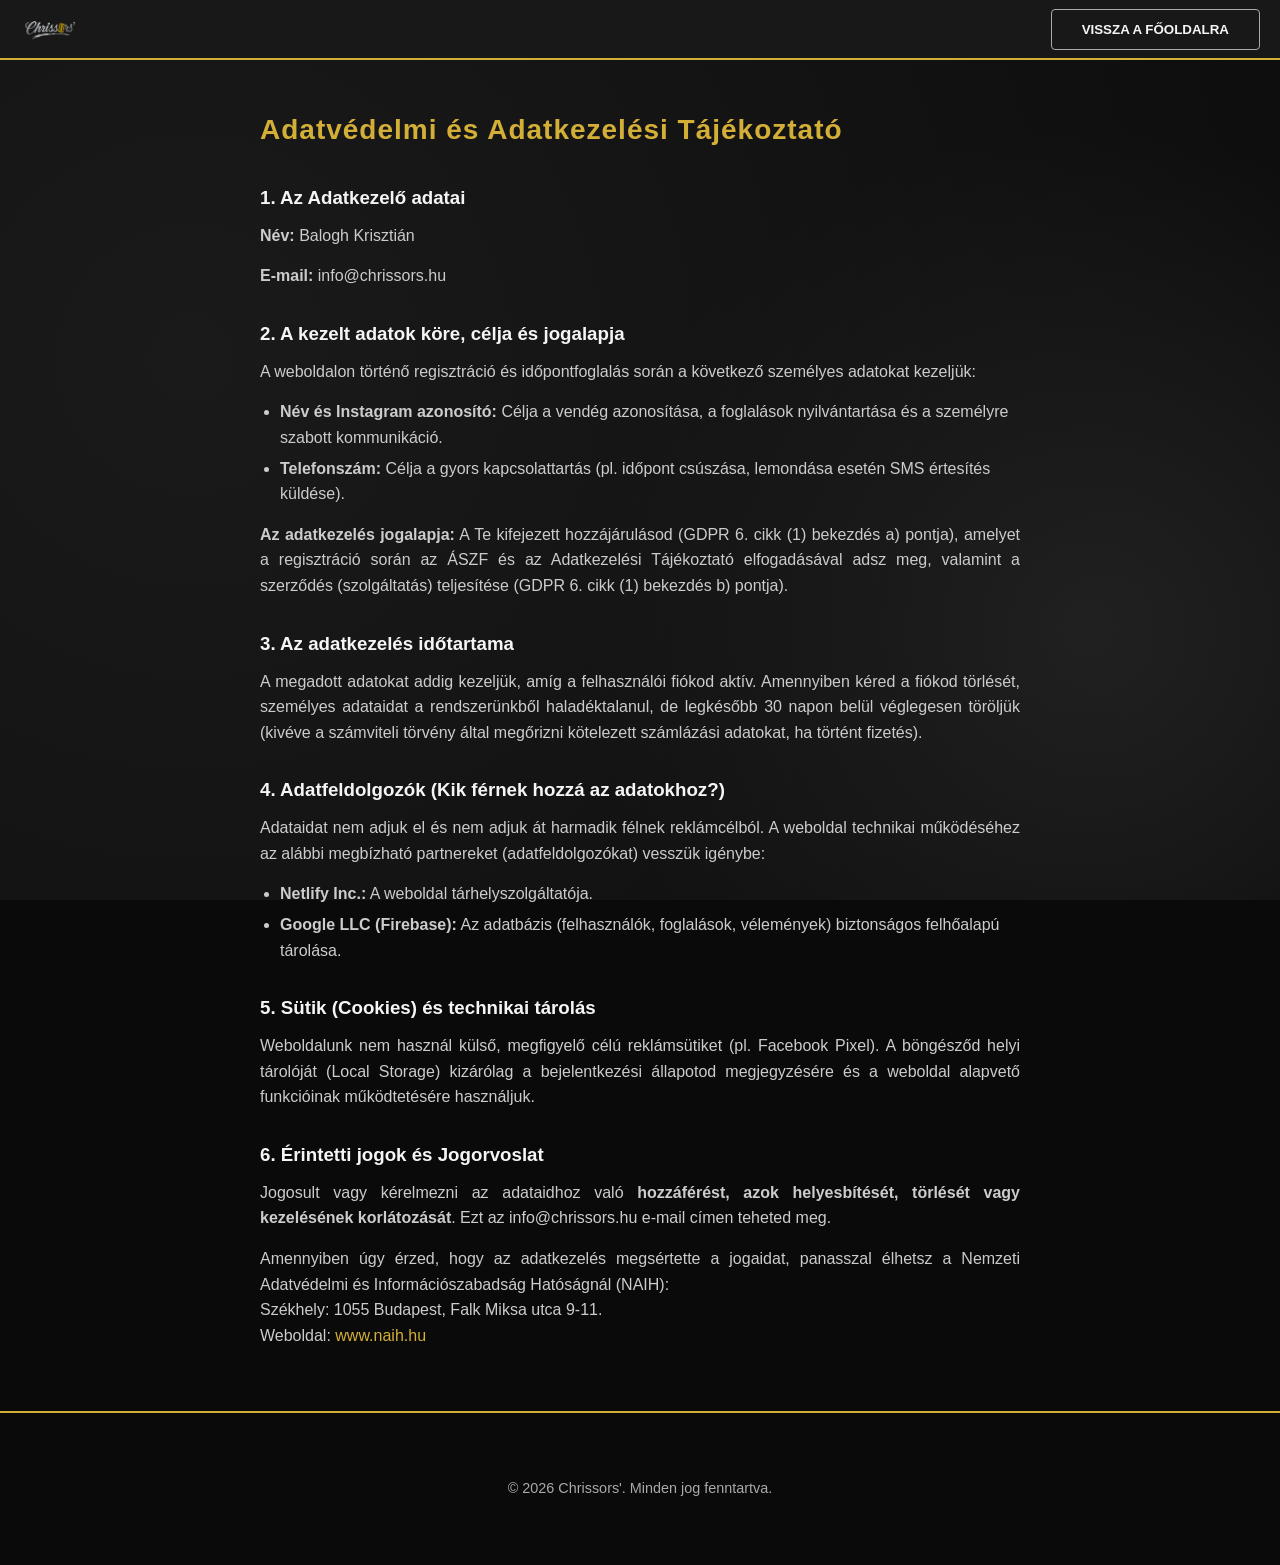
==== adatkezeles.html @ 1522a98d "Initial commit via Netlify" ====
<!DOCTYPE html>
<html lang="hu">
<head>
    <meta charset="UTF-8">
    <meta name="viewport" content="width=device-width, initial-scale=1.0">
    <title>Adatkezelési Tájékoztató - Chrissors</title>
    <link rel="stylesheet" href="style.css">
    <link rel="icon" type="image/png" href="logo png.png">
    <style>
        .legal-content { max-width: 800px; margin: 3rem auto; padding: 0 20px; line-height: 1.6;}
        .legal-content h2 { color: var(--primary); font-size: 28px; letter-spacing: 1px;}
        .legal-content h3 { margin-top: 30px; color: var(--light);  padding-bottom: 10px;}
        .legal-content p { margin-bottom: 15px; color: #ccc; text-align: justify; }
        .legal-content ul { margin-left: 20px; color: #ccc; margin-bottom: 15px; }
        .legal-content li { margin-bottom: 5px; }
    </style>
</head>
<body>
    <header>
        <img src="logo png.webp" alt="logo" class="logo" onclick="window.location.href='index.html'">
        <button class="btn-outline" onclick="window.location.href='index.html'">Vissza a főoldalra</button>
    </header>

    <div class="legal-content">
        <h2>Adatvédelmi és Adatkezelési Tájékoztató</h2>
        
        <h3>1. Az Adatkezelő adatai</h3>
        <p><strong>Név:</strong> Balogh Krisztián</p>
        <p><strong>E-mail:</strong> info@chrissors.hu</p>

        <h3>2. A kezelt adatok köre, célja és jogalapja</h3>
        <p>A weboldalon történő regisztráció és időpontfoglalás során a következő személyes adatokat kezeljük:</p>
        <ul>
            <li><strong>Név és Instagram azonosító:</strong> Célja a vendég azonosítása, a foglalások nyilvántartása és a személyre szabott kommunikáció.</li>
            <li><strong>Telefonszám:</strong> Célja a gyors kapcsolattartás (pl. időpont csúszása, lemondása esetén SMS értesítés küldése).</li>
        </ul>
        <p><strong>Az adatkezelés jogalapja:</strong> A Te kifejezett hozzájárulásod (GDPR 6. cikk (1) bekezdés a) pontja), amelyet a regisztráció során az ÁSZF és az Adatkezelési Tájékoztató elfogadásával adsz meg, valamint a szerződés (szolgáltatás) teljesítése (GDPR 6. cikk (1) bekezdés b) pontja).</p>

        <h3>3. Az adatkezelés időtartama</h3>
        <p>A megadott adatokat addig kezeljük, amíg a felhasználói fiókod aktív. Amennyiben kéred a fiókod törlését, személyes adataidat a rendszerünkből haladéktalanul, de legkésőbb 30 napon belül véglegesen töröljük (kivéve a számviteli törvény által megőrizni kötelezett számlázási adatokat, ha történt fizetés).</p>

        <h3>4. Adatfeldolgozók (Kik férnek hozzá az adatokhoz?)</h3>
        <p>Adataidat nem adjuk el és nem adjuk át harmadik félnek reklámcélból. A weboldal technikai működéséhez az alábbi megbízható partnereket (adatfeldolgozókat) vesszük igénybe:</p>
        <ul>
            <li><strong>Netlify Inc.:</strong> A weboldal tárhelyszolgáltatója.</li>
            <li><strong>Google LLC (Firebase):</strong> Az adatbázis (felhasználók, foglalások, vélemények) biztonságos felhőalapú tárolása.</li>
        </ul>

        <h3>5. Sütik (Cookies) és technikai tárolás</h3>
        <p>Weboldalunk nem használ külső, megfigyelő célú reklámsütiket (pl. Facebook Pixel). A böngésződ helyi tárolóját (Local Storage) kizárólag a bejelentkezési állapotod megjegyzésére és a weboldal alapvető funkcióinak működtetésére használjuk.</p>

        <h3>6. Érintetti jogok és Jogorvoslat</h3>
        <p>Jogosult vagy kérelmezni az adataidhoz való <strong>hozzáférést, azok helyesbítését, törlését vagy kezelésének korlátozását</strong>. Ezt az info@chrissors.hu e-mail címen teheted meg.</p>
        <p>Amennyiben úgy érzed, hogy az adatkezelés megsértette a jogaidat, panasszal élhetsz a Nemzeti Adatvédelmi és Információszabadság Hatóságnál (NAIH):<br>
        Székhely: 1055 Budapest, Falk Miksa utca 9-11.<br>
        Weboldal: <a href="https://www.naih.hu" target="_blank" style="color:var(--primary)">www.naih.hu</a></p>
    </div>

    <footer>
        <div class="footer-content" style="justify-content: center; padding: 2rem;">
            <p style="color: var(--text-gray); font-size: 0.9rem;">&copy; 2026 Chrissors'. Minden jog fenntartva.</p>
        </div>
    </footer>
</body>
</html>
---- style.css ----
:root {
    --primary: #d4af37; 
    --dark: #161616;
    --dark-gray: #181818;
    --light: #f5f5f5;
    --text-gray: #aaaaaa;
    --danger: #ff4444;
    --success: #00C851;
}

* { margin: 0; padding: 0; box-sizing: border-box; font-family: 'Segoe UI', sans-serif; }

body { 
    background-color: #0a0a0a;
    background-image: 
        radial-gradient(circle at 15% 40%, #1a1a1a 0%, transparent 120%),
        radial-gradient(circle at 85% 70%, #242424 0%, transparent 40%);
    background-size: cover;
    background-attachment: fixed;
    color: var(--light);
    line-height: 1.6;
    display: flex;
    flex-direction: column;
    min-height: 100vh;
    overflow-x: hidden; 
}

a { text-decoration: none; color: inherit; }
img { max-width: 100%; height: auto; }

/* HEADER */
header {
    background-color: var(--dark-gray);
    padding: 0 20px;
    display: flex;
    justify-content: space-between;
    align-items: center;
    border-bottom: 2px solid var(--primary);
    position: sticky;
    top: 0;
    z-index: 100;
    height: 60px; 
}

.logo { 
    height: 60px; 
    width: auto; 
    cursor: pointer;
}

/* HAMBURGER */
.hamburger {
    cursor: pointer;
    display: flex;
    flex-direction: column;
    justify-content: space-between;
    height: 18px;
    width: 25px;
}
.bar {
    height: 2px;
    width: 100%;
    background-color: var(--primary);
    border-radius: 2px;
    transition: 0.3s;
}
.hamburger:hover .bar { background-color: white; }

/* OLDALSÁV (Drawer) */
.side-drawer {
    position: fixed;
    top: 0;
    right: -370px;
    width: 350px;
    height: 100dvh; 
    background-color: #1a1a1a;
    border-left: 2px solid var(--primary);
    box-shadow: -5px 0 20px rgba(0,0,0,0.8);
    z-index: 200;
    transition: right 0.3s cubic-bezier(0.4, 0, 0.2, 1);
    padding: 20px;
    padding-bottom: 20px; 
    display: flex;
    flex-direction: column;
    overflow-y: auto;
}
.side-drawer.open { right: 0; }

.drawer-overlay {
    position: fixed;
    top: 0;
    left: 0;
    width: 100%;
    height: 100%;
    background: rgba(0,0,0,0.7);
    backdrop-filter: blur(3px);
    z-index: 199;
}

.drawer-header {
    display: flex;
    justify-content: space-between;
    align-items: center;
    margin-bottom: 30px;
    padding-bottom: 10px;
    border-bottom: 1px solid #333;
}

.close-drawer {
    background: none;
    border: none;
    color: var(--text-gray);
    font-size: 2rem;
    cursor: pointer;
    line-height: 1;
}
.close-drawer:hover { color: var(--danger); }

.drawer-footer-links {
    margin-top: auto; 
    display: flex;
    flex-direction: column;
    gap: 5px;
}

.drawer-link {
    display: block;
    padding: 12px 10px;
    color: var(--light);
    font-size: 1rem;
    border-top: 1px solid #333;
    cursor: pointer;
    transition: 0.2s;
    font-weight: 500;
}
.drawer-link:hover { color: var(--primary); background: rgba(255,255,255,0.03); }

/* Drawer lista */
.drawer-appt-item {
    background: #252525;
    padding: 12px;
    border-radius: 4px;
    border-left: 3px solid var(--primary);
    margin-bottom: 10px;
    transition: 0.2s;
}
.drawer-appt-item:hover { background: #333; }
.drawer-appt-date { color: white; font-weight: bold; font-size: 1rem; }
.drawer-appt-loc { color: var(--text-gray); font-size: 0.85rem; margin-top: 2px; }

/* HERO */
.hero {
    min-height: 60vh; 
    background-color: var(--dark);
    background-image: linear-gradient(rgba(0,0,0,0.8), rgba(0,0,0,0.8)), url('hero.webp');
    background-size: cover;
    background-position: center 70%;
    background-repeat: no-repeat;
    display: flex;
    flex-direction: column;
    justify-content: center;
    align-items: center;
    text-align: center;
    padding: 20px;
    overflow: hidden;
    position: relative;
    border-bottom: none; 
    margin-bottom: 0;
}

.hero::after { display: none; }

.logo2 { width: 350px; max-width: 80%; height: auto; margin-bottom: -100px; z-index: 1; }
.hero p { 
    font-size: 1.2rem; 
    max-width: 600px; 
    margin-top: 2rem; 
    margin-bottom: 1rem;
    position: relative;
    z-index: 2;
}

.btn {
    background-color: var(--primary);
    color: var(--dark);
    padding: 12px 30px;
    font-weight: bold;
    border: none;
    cursor: pointer;
    text-transform: uppercase;
    transition: 0.3s;
    display: inline-block;
    border-radius: 4px;
    z-index: 2;
    position: relative;
}
.btn:hover { transform: scale(1.05); }

.btn-outline {
    background: transparent;
    border: 1px solid var(--text-gray);
    color: var(--light);
    padding: 12px 30px;
    font-weight: bold;
    cursor: pointer;
    text-transform: uppercase;
    border-radius: 4px;
    transition: 0.3s;
}
.btn-outline:hover { border-color: var(--primary); color: var(--primary); }

/* MOZGÓ KÉPSZALAG (GALLERY RIBBON) */
.gallery-ribbon-container {
    width: 100%;
    overflow: hidden;
    padding: 2.5rem 0;
    background-color: transparent; 
    transition: transform 0.4s ease;
    cursor: pointer;
}


.gallery-track {
    display: flex;
    width: max-content;
    animation: scrollRibbon 60s linear infinite;
}

.gallery-track img {
    width: 250px;
    aspect-ratio: 1 / 1;
    object-fit: cover;
    margin: 0 5px;
    pointer-events: none; 
    box-shadow: 0 4px 10px rgba(0,0,0,0.5);
    flex-shrink: 0;
}

@keyframes scrollRibbon {
    0% { transform: translateX(0); }
    100% { transform: translateX(-50%); }
}


.container { 
    max-width: 1200px;
    margin: 0 auto; 
    padding: 3rem 20px;
    width: 100%;
    min-height: 500px;
}
.section-title { text-align: center; margin-bottom: 0.8rem; font-size: 1.8rem; color: var(--primary); }
.section-title2 { text-align: center; margin-bottom: 1.2rem; font-size: 1.8rem; color: var(--primary); }


.location-selector { display: flex; justify-content: center; gap: 20px; margin-bottom: 40px; margin-top: 30px; flex-wrap: wrap; }
.loc-btn {
    background: var(--dark-gray);
    border: 1px solid var(--text-gray);
    color: var(--light);
    padding: 15px 40px;
    cursor: pointer;
    font-size: 1.1rem;
    border-radius: 5px;
    transition: 0.3s;
}
.loc-btn.active { background: var(--primary); color: var(--dark); border-color: var(--primary); }

.calendar-grid { 
    display: flex; 
    flex-direction: column; /* Egymás alá kerülnek a napok */
    gap: 15px; 
    max-width: 800px; /* Ne legyen túl széles asztali gépen */
    margin: 0 auto;  /* Középre igazítás */
}

.time-slot {
    background: var(--dark-gray);
    padding: 15px;
    text-align: center;
    border: 1px solid #333;
    border-radius: 5px;
    cursor: pointer;
    transition: 0.2s;
    width: 100%;
}
.time-slot:hover { border-color: var(--primary); }
.time-slot.booked { opacity: 0.5; pointer-events: none; text-decoration: line-through; border-color: var(--danger); }
.no-slots-text { text-align:center; color:#666; display:none; margin-top:20px; }

.hidden { display: none !important; }

/* ŰRLAPOK */
.form-box {
    background: var(--dark-gray);
    padding: 2rem;
    max-width: 600px;
    width: 90%;
    margin: 4rem auto;
    border-radius: 8px;
    box-shadow: 0 0 20px rgba(0,0,0,0.5);
    border-top: 3px solid var(--primary);
}
.box-title { color:var(--primary); text-align:center; margin-bottom:10px; }
.booking-subtitle { text-align:center; margin-bottom:20px; color:#ccc; }
.back-link { text-align:center; margin-top:20px; cursor:pointer; color:#666; }

.form-group { margin-bottom: 1.5rem; }
.form-group label { display: block; margin-bottom: 0.5rem; color: var(--primary); }
.form-group input, .form-group select, .form-group textarea {
    width: 100%;
    padding: 12px;
    background: #2a2a2a;
    border: 1px solid #444;
    color: white;
    border-radius: 4px;
    font-size: 1rem;
}
.form-group textarea { resize: vertical; min-height: 100px; }

/* ADMIN FELÜLET */
.admin-header { display: flex; justify-content: space-between; align-items: center; margin-bottom: 20px; border-bottom: 1px solid #333; padding-bottom: 10px; flex-wrap: wrap; gap: 10px; }
.admin-tabs { display: flex; gap: 10px; margin-bottom: 20px; overflow-x: auto; padding-bottom: 5px; }
.tab-btn {
    background: transparent; border: none; color: var(--text-gray);
    padding: 10px 20px; cursor: pointer; font-size: 1.1rem;
    border-bottom: 2px solid transparent; white-space: nowrap;
}
.tab-btn.active { color: var(--primary); border-bottom-color: var(--primary); }

.dashboard-box { display:block; border:none; background:#2a2a2a; margin-bottom: 50px; padding: 15px; border-radius: 4px; }
.box-header { color:var(--primary); margin-bottom:15px; }
.add-slot-grid { display:grid; grid-template-columns: 1fr 1fr 1fr auto; gap:10px; }

.dashboard-list { margin-top: 0; padding: 15px 0; margin-bottom: 50px; }
.dashboard-item {
    background: #252525; padding: 15px; margin-bottom: 10px;
    border-left: 3px solid var(--text-gray);
    display: flex; justify-content: space-between; align-items: center;
    flex-wrap: wrap; gap: 10px;
}
.dashboard-item.is-booked { border-left-color: var(--primary); }

.delete-btn { color: var(--danger); cursor: pointer; font-weight: bold; padding: 5px 10px; }
.delete-btn:hover { background: rgba(255,0,0,0.1); border-radius: 4px; }

.modify-btn { color: var(--primary); cursor: pointer; font-weight: bold; padding: 5px 10px; }
.modify-btn:hover { background: rgba(212,175,55,0.1); border-radius: 4px; }

.republish-btn { color: var(--light); cursor: pointer; font-weight: bold; padding: 5px 10px; }
.republish-btn:hover { background: rgba(206, 206, 206, 0.1); border-radius: 4px; }

.accordion-btn {
    background-color: var(--dark-gray); color: var(--light);
    cursor: pointer; padding: 18px; width: 100%; text-align: left;
    border: none; border-bottom: 1px solid #333; outline: none;
    font-size: 1.1rem; transition: 0.4s;
    display: flex; justify-content: space-between; align-items: center;
    margin-top: 10px; border-radius: 4px;
}
.accordion-btn:hover, .accordion-btn.active { background-color: #2a2a2a; color: var(--primary); }
.accordion-content {
    padding: 0 18px; background-color: #1a1a1a;
    max-height: 0; overflow: hidden; transition: max-height 0.3s ease-out;
    border-left: 1px solid #333; border-right: 1px solid #333; margin-bottom: 10px;
}
.count-badge { 
    background: #333; 
    color: white; 
    padding: 2px 8px; 
    border-radius: 12px; 
    font-size: 0.8rem;
    display: inline-block;
}

/* ÉRTESÍTÉSEK */
#toast-container { position: fixed; top: 20px; right: 20px; z-index: 1000; display: flex; flex-direction: column; gap: 10px; }
.toast {
    min-width: 250px; background: var(--dark-gray); color: white;
    padding: 15px 20px; border-radius: 4px;
    border-left: 5px solid var(--primary);
    box-shadow: 0 5px 15px rgba(0,0,0,0.5);
    animation: slideIn 0.5s ease-out forwards;
}
.toast.error { border-left-color: var(--danger); }
.toast.success { border-left-color: var(--success); }
@keyframes slideIn { from { transform: translateX(100%); opacity: 0; } to { transform: translateX(0); opacity: 1; } }
@keyframes fadeOut { from { opacity: 1; } to { opacity: 0; } }

/* FOOTER */
footer { 
    background-color: transparent; 
    border-top: 2px solid var(--primary); 
    padding: 2rem 6rem; 
    margin-top: auto; 
    color: var(--text-gray); 
}

.footer-content { 
    width: 100%;
    max-width: none;
    margin: 0;       
    display: flex; 
    justify-content: space-between; 
    align-items: center; 
    flex-wrap: wrap; 
    gap: 20px; 
}
.footer-left { flex: 1; text-align: left; color: var(--text-gray);  }
.footer-center { flex: 1; text-align: center; font-size: 0.9rem; }
.footer-right { flex: 1; display: flex; justify-content: flex-end; }
.footer-logo { font-size: 1.5rem; font-weight: bold; color: var(--primary); letter-spacing: 2px; display: block; margin-bottom: 5px; }
.footer-desc { font-size: 0.9rem; color: var(--text-gray); }
.social-link { color: var(--text-gray); transition: 0.3s; font-weight: 500; }
.social-link:hover { color: var(--primary); text-decoration: underline; }

/* NAPTÁR LAYOUT */
.calendar-layout {
    display: flex;
    justify-content: center; 
    align-items: flex-start;
    gap: 20px;
    max-width: 1000px;
    margin: 0 auto;
}

.calendar-wrapper {
    flex: 0 0 600px; 
    width: 600px;
    background: #2a2a2a;
    padding: 15px; 
    border-radius: 8px;
}

.details-sidebar {
    flex: 0 0 350px; 
    width: 350px;
    background: #2a2a2a;
    padding: 15px; 
    border-radius: 8px;
    max-height: 525px; 
    overflow-y: auto; 
}

.details-sidebar::-webkit-scrollbar { width: 8px; }
.details-sidebar::-webkit-scrollbar-track { background: #1a1a1a; border-radius: 4px; }
.details-sidebar::-webkit-scrollbar-thumb { background: var(--primary); border-radius: 4px; }
.details-sidebar::-webkit-scrollbar-thumb:hover { background: #b39025; }

.calendar-header { display: flex; justify-content: space-between; align-items: center; margin-bottom: 15px; }
.calendar-weekdays { display: grid; grid-template-columns: repeat(7, 1fr); text-align: center; font-weight: bold; color: var(--text-gray); margin-bottom: 10px; }
.calendar-days-grid { display: grid; grid-template-columns: repeat(7, 1fr); gap: 5px; }

.calendar-day {
    aspect-ratio: 1/1; 
    background: #333;
    display: flex;
    justify-content: center;
    align-items: center;
    cursor: pointer;
    border-radius: 4px;
    transition: 0.2s;
    font-size: 0.9rem;
    position: relative;
}
.calendar-day:hover { background: #444; }
.calendar-day.empty { background: transparent; cursor: default; }
.calendar-day.has-booking { background-color: var(--primary); color: var(--dark); font-weight: bold; }
.calendar-day.selected { border: 3px solid white; }

.split-view-container { display: flex; flex-direction: column; gap: 20px; }
.split-column { background: #252525; padding: 15px; border-radius: 8px; }
.client-note { font-style: italic; color: #888; font-size: 0.85rem; }

/* ÁTVEZETŐ SZÖVEG SZEKCIÓ */
.intro-section {
    text-align: center;
    padding: 4rem 50px 2rem 50px;
    max-width: 750px;
    margin: 0 auto;
}

.intro-title {
    color: var(--primary);
    font-size: 1.8rem;
    font-weight: 600;
    letter-spacing: 3px;
    text-transform: uppercase;
    margin-bottom: 1.2rem;
}

.intro-text {
    color: #cccccc;
    font-size: 0.9rem;
    line-height: 1.5;
    font-weight: 300;
}

.intro-text-alt {
    color: white;
    font-size: 0.9rem;
    line-height: 1.5;
    font-weight: 300;
    text-align: center;
    padding-bottom: 2rem;
}

.cb {
    color: var(--primary);
    font-weight: 750;
}

/* VÉLEMÉNYEK SZEKCIÓ */
.reviews-section {
    max-width: 1200px;
    margin: 0 auto;
    padding: 1.5rem 40px 1.0rem 40px;
    padding-bottom: 2.5rem;
    overflow: hidden;
}

.reviews-track {
    display: flex;
    gap: 20px;
    overflow-x: auto;
    scroll-snap-type: x mandatory;
    padding-bottom: 20px;
    scroll-behavior: smooth;
    -webkit-overflow-scrolling: touch;
}

.reviews-track::-webkit-scrollbar {
    display: none;
}
.reviews-track {
    -ms-overflow-style: none;
    scrollbar-width: none;
}

.review-card {
    flex: 0 0 calc(33.333% - 14px);
    scroll-snap-align: start;
    background: var(--dark-gray);
    padding: 25px;
    border-radius: 8px;
    box-shadow: 0 5px 5px 5px 5px rgba(0,0,0,0.2);
    display: flex;
    flex-direction: column;
}

.review-stars {
    margin-bottom: 10px;
    font-size: 1.2rem;
    text-align: center;
}

.review-text {
    color: #e0e0e0;
    font-style: italic;
    font-size: 0.95rem;
    flex-grow: 1;
    text-align: center;
    margin-bottom: 15px;
}

.review-author {
    color: var(--primary);
    font-weight: bold;
    font-size: 0.9rem;
    text-align: center;
}

.star-rating-input {
    font-size: 2.5rem;
    cursor: pointer;
    user-select: none;
}
.star { color: #555; transition: 0.2s; }
.star.active { color: var(--primary); }

/* VÉLEMÉNY LÉPTETŐ GOMBOK */
.reviews-nav {
    display: flex;
    justify-content: center;
    gap: 10px;
    margin-top: 10px;
}

.nav-btn {
    background: var(--dark-gray);
    color: var(--primary);
    border: 1px solid var(--primary);
    width: 45px;
    height: 45px;
    border-radius: 50%;
    font-size: 1.2rem;
    cursor: pointer;
    display: flex;
    align-items: center;
    justify-content: center;
    transition: all 0.3s ease;
    user-select: none;
}

.nav-btn:hover {
    background: var(--primary);
    color: var(--dark);
}


.day-group {
    width: 100%;
    background: var(--dark-gray);
    border-radius: 8px;
    border: 1px solid #333;
    overflow: hidden; 
}

.day-header {
    background: #1e1e1e; 
    color: var(--primary);
    padding: 18px 25px;
    border: none;
    cursor: pointer;
    display: flex;
    justify-content: space-between;
    align-items: center;
    font-weight: bold;
    font-size: 1.1rem;
    transition: background 0.3s;
}

.day-header:hover {
    background: #252525;
}

.day-slots {
    display: grid;
    grid-template-columns: repeat(auto-fill, minmax(120px, 1fr));
    gap: 12px;
    padding: 20px;
    background: transparent;
    border-top: 1px solid #333;
}

.day-slots .time-slot {
    margin: 0; 
    padding: 12px 5px;
    background: #252525;
    min-height: 70px;
    display: flex;
    flex-direction: column;
    justify-content: center;
}





/* =========================================================
   ANIMÁCIÓK (BETÖLTÉS ÉS GÖRGETÉS)
   ========================================================= */

@keyframes dropDown {
    from { opacity: 0; translate: 0 -100%; }
    to { opacity: 1; translate: 0 0; }
}

@keyframes fadeUpAnim {
    from { opacity: 0; translate: 0 30px; }
    to { opacity: 1; translate: 0 0; }
}

@keyframes popInAnim {
    from { opacity: 0; scale: 0.95; translate: 0 20px; }
    to { opacity: 1; scale: 1; translate: 0 0; }
}

/* Header beúszása */
header {
    animation: dropDown 0.6s cubic-bezier(0.16, 1, 0.3, 1) forwards;
}

/* Hero szekció lépcsőzetes megjelenése */
#view-home:not(.hidden) .logo2 {
    opacity: 0;
    animation: fadeUpAnim 0.8s ease-out 0.1s forwards;
}
#view-home:not(.hidden) .hero p {
    opacity: 0;
    animation: fadeUpAnim 0.8s ease-out 0.3s forwards;
}
#view-home:not(.hidden) #auth-buttons,
#view-home:not(.hidden) #btn-go-booking {
    opacity: 0;
    animation: fadeUpAnim 0.8s ease-out 0.5s forwards;
}

/* Űrlapok / Ablakok finom megjelenése */
.form-box {
    opacity: 0;
    animation: popInAnim 0.5s ease-out forwards;
}

/* Időpont kártyák lépcsőzetes megjelenése */
.time-slot {
    opacity: 0;
    animation: popInAnim 0.5s ease-out forwards;
}
.time-slot:nth-child(1) { animation-delay: 0.05s; }
.time-slot:nth-child(2) { animation-delay: 0.10s; }
.time-slot:nth-child(3) { animation-delay: 0.15s; }
.time-slot:nth-child(4) { animation-delay: 0.20s; }
.time-slot:nth-child(5) { animation-delay: 0.25s; }
.time-slot:nth-child(n+6) { animation-delay: 0.30s; }

/* Menü (Drawer) elemek beúszása nyitáskor */
@keyframes slideInRightAnim {
    from { opacity: 0; translate: 40px 0; }
    to { opacity: 1; translate: 0 0; }
}
.side-drawer.open .drawer-appt-item {
    opacity: 0;
    animation: slideInRightAnim 0.4s ease-out forwards;
}
.side-drawer.open .drawer-appt-item:nth-child(1) { animation-delay: 0.1s; }
.side-drawer.open .drawer-appt-item:nth-child(2) { animation-delay: 0.2s; }
.side-drawer.open .drawer-appt-item:nth-child(3) { animation-delay: 0.3s; }





/* ---------------------------------------------------------
   GÖRGŐS ANIMÁCIÓK (SCROLL-DRIVEN) MODERN BÖNGÉSZŐKBEN
   --------------------------------------------------------- */
@supports (animation-timeline: view()) {
    .intro-section,
    #booking-section > h2,
    .location-selector {
        animation: revealFadeUp linear both;
        animation-timeline: view();
        animation-range: entry 5% cover 25%;
    }

}

/* =========================================================
   RESPONSIVE BEÁLLÍTÁSOK
   ========================================================= */

@media (max-width: 1024px) { 
    .container { max-width: 90%; }
    
    .calendar-layout { 
        flex-direction: column; 
        align-items: center;
    }
    .calendar-wrapper, .details-sidebar {
        width: 100%;
        flex: auto;
        max-height: none; 
    }

    /* TABLET NÉZET */
    .location-selector {
        display: flex;         
        flex-direction: row;    
        flex-wrap: nowrap;    
        gap: 15px;            
    }
    
    .loc-btn {
        width: auto;          
        flex: 1;                
        padding: 15px 10px;   
        min-width: 0;         
        text-align: center;
    }

    .hero {
        background-position: center bottom;
    }

    .logo2 {
        margin-bottom: -130px; 
    }
    .hero p {
        margin-top: 1rem; 
    }

    /* Vélemények tableten (2 darab) */
    .review-card {
        flex: 0 0 calc(50% - 10px);
    }
}

@media (max-width: 768px) {
    .container {
        max-width: 100%;
        padding: 3rem 20px 5rem 20px; 
        width: 100%;
    }

    /* MOBIL NÉZET */
    .location-selector {
        display: flex;         
        flex-direction: row;    
        flex-wrap: nowrap;      
        width: 100%;
        gap: 10px;              
    }

    .loc-btn {
        flex: 1;                
        width: auto;          
        margin: 0;
        padding: 12px 2px;      
        font-size: 0.9rem;      
        white-space: nowrap;    
        text-align: center;
    }

    .nav-btn {
        width: 40px;
        height: 40px;
    }

    .calendar-grid {
        display: flex; /* Itt is maradjon flex a mobilhoz */
        padding: 0 5px;
    }

    .day-header {
        padding: 15px;
        font-size: 1rem;
    }

    .day-slots {
        /* Mobilra fix 2 oszlop, hogy kényelmesen elférjenek */
        grid-template-columns: repeat(2, 1fr);
        gap: 10px;
        padding: 15px;
    }

    .day-slots .time-slot {
        min-height: 60px;
        font-size: 0.85rem;
    }

    
    .time-slot {
        width: 100%;
        padding: 10px;
        font-size: 0.9rem;
    }

    .hero {
        min-height: 50vh;
        padding: 40px 15px;
        background-position: center bottom;
    }
    
    .logo2 { 
        width: 250px; 
        max-width: 80%; 
        margin-bottom: -70px; 
    }
    
    .hero p {
        margin-top: 0.5rem;
    }


    .day-slots {
        grid-template-columns: repeat(2, 1fr);
    }
    
    .add-slot-grid { grid-template-columns: 1fr; }

    .intro-section {
        padding: 3rem 25px 1rem 25px; 
    }

   
    .intro-title {
        font-size: 1.45rem; 
        letter-spacing: 1px; 
    }
 
    .review-card {
        flex: 0 0 100%;
    }

    .gallery-track img {
        width: 180px; 
    }

    .footer-content {
        flex-direction: column;
        text-align: center;
        padding: 0;
        gap: 5px;
    }
    
    footer {
        padding: 20px 15px 60px 15px;
    }

    .footer-left, .footer-center, .footer-right {
        flex: auto;
        text-align: center;
        justify-content: center;
        width: 100%;
        margin-bottom: 2px;
    }
    .footer-right { margin-top: 5px; }
    
    .footer-center p { 
        white-space: nowrap; 
        font-size: 0.75rem; 
        margin: 0;
    } 
}
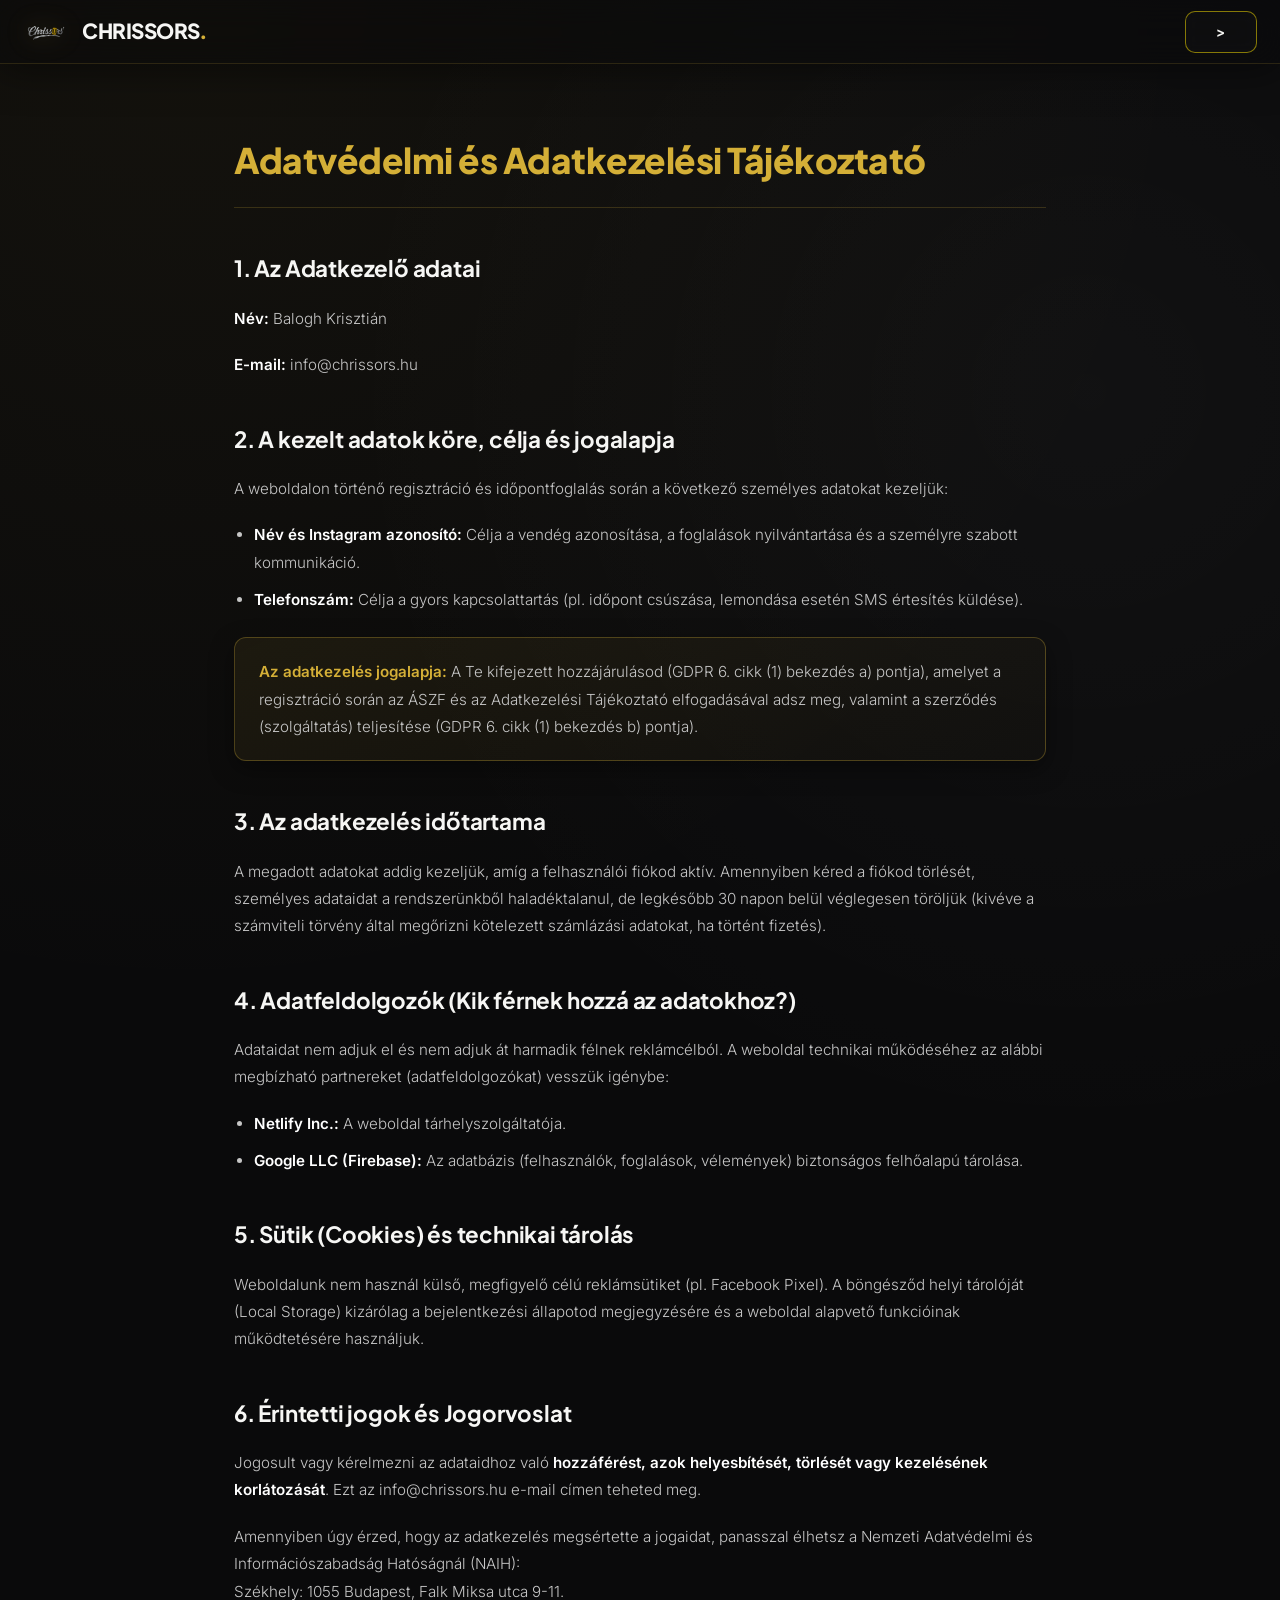
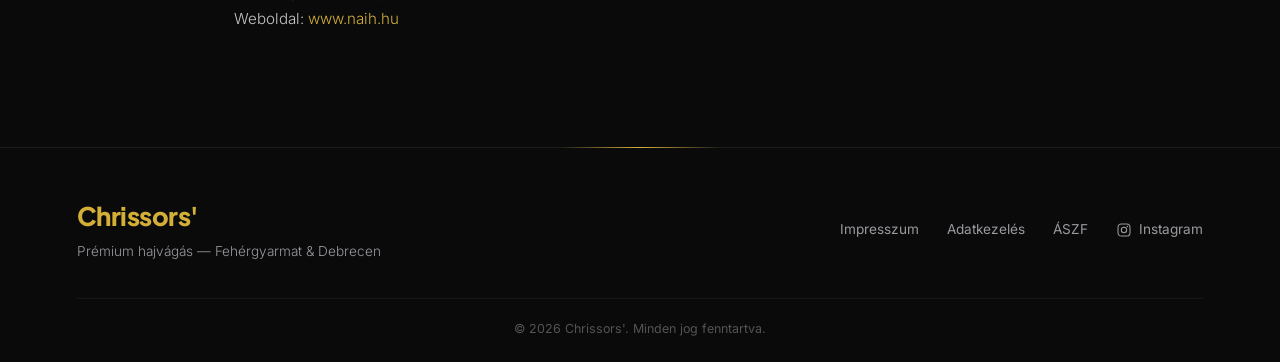
==== commit ad316dc6: "Mappaszerkezet tisztítása, új dizájn és SMS funkció" ====
--- a/adatkezeles.html
+++ b/adatkezeles.html
@@ -4,24 +4,24 @@
     <meta charset="UTF-8">
     <meta name="viewport" content="width=device-width, initial-scale=1.0">
     <title>Adatkezelési Tájékoztató - Chrissors</title>
-    <link rel="stylesheet" href="style.css">
-    <link rel="icon" type="image/png" href="logo png.png">
-    <style>
-        .legal-content { max-width: 800px; margin: 3rem auto; padding: 0 20px; line-height: 1.6;}
-        .legal-content h2 { color: var(--primary); font-size: 28px; letter-spacing: 1px;}
-        .legal-content h3 { margin-top: 30px; color: var(--light);  padding-bottom: 10px;}
-        .legal-content p { margin-bottom: 15px; color: #ccc; text-align: justify; }
-        .legal-content ul { margin-left: 20px; color: #ccc; margin-bottom: 15px; }
-        .legal-content li { margin-bottom: 5px; }
-    </style>
+    <link rel="preconnect" href="https://fonts.googleapis.com">
+    <link rel="preconnect" href="https://fonts.gstatic.com" crossorigin>
+    <link href="https://fonts.googleapis.com/css2?family=Plus+Jakarta+Sans:wght@400;500;600;700;800&family=Inter:wght@300;400;500;600;700;800;900&display=swap" rel="stylesheet">
+    <link rel="stylesheet" href="css/style.css">
+    <link rel="icon" type="image/png" href="kepek/logo.webp">
 </head>
 <body>
     <header>
-        <img src="logo png.webp" alt="logo" class="logo" onclick="window.location.href='index.html'">
-        <button class="btn-outline" onclick="window.location.href='index.html'">Vissza a főoldalra</button>
+        <div class="header-left">
+            <img src="kepek/logo.webp" alt="logo" class="logo" onclick="window.location.href='index.html'">
+            <span class="header-wordmark">CHRISSORS<span class="header-wordmark-dot">.</span></span>
+        </div>
+        <div style="grid-column: 3; justify-self: end; align-self: center;">
+            <button class="btn btn-back-outline" onclick="window.location.href='index.html'" >></button>
+        </div>
     </header>
 
-    <div class="legal-content">
+    <div class="modern-legal-content">
         <h2>Adatvédelmi és Adatkezelési Tájékoztató</h2>
         
         <h3>1. Az Adatkezelő adatai</h3>
@@ -34,7 +34,11 @@
             <li><strong>Név és Instagram azonosító:</strong> Célja a vendég azonosítása, a foglalások nyilvántartása és a személyre szabott kommunikáció.</li>
             <li><strong>Telefonszám:</strong> Célja a gyors kapcsolattartás (pl. időpont csúszása, lemondása esetén SMS értesítés küldése).</li>
         </ul>
-        <p><strong>Az adatkezelés jogalapja:</strong> A Te kifejezett hozzájárulásod (GDPR 6. cikk (1) bekezdés a) pontja), amelyet a regisztráció során az ÁSZF és az Adatkezelési Tájékoztató elfogadásával adsz meg, valamint a szerződés (szolgáltatás) teljesítése (GDPR 6. cikk (1) bekezdés b) pontja).</p>
+        
+        <!-- ITT VAN A KIEMELT RÉSZ -->
+        <div class="modern-highlight">
+            <p><strong>Az adatkezelés jogalapja:</strong> A Te kifejezett hozzájárulásod (GDPR 6. cikk (1) bekezdés a) pontja), amelyet a regisztráció során az ÁSZF és az Adatkezelési Tájékoztató elfogadásával adsz meg, valamint a szerződés (szolgáltatás) teljesítése (GDPR 6. cikk (1) bekezdés b) pontja).</p>
+        </div>
 
         <h3>3. Az adatkezelés időtartama</h3>
         <p>A megadott adatokat addig kezeljük, amíg a felhasználói fiókod aktív. Amennyiben kéred a fiókod törlését, személyes adataidat a rendszerünkből haladéktalanul, de legkésőbb 30 napon belül véglegesen töröljük (kivéve a számviteli törvény által megőrizni kötelezett számlázási adatokat, ha történt fizetés).</p>
@@ -57,8 +61,23 @@
     </div>
 
     <footer>
-        <div class="footer-content" style="justify-content: center; padding: 2rem;">
-            <p style="color: var(--text-gray); font-size: 0.9rem;">&copy; 2026 Chrissors'. Minden jog fenntartva.</p>
+        <div class="footer-inner">
+            <div class="footer-brand">
+                <span class="footer-logo">Chrissors'</span>
+                <p class="footer-desc">Prémium hajvágás — Fehérgyarmat &amp; Debrecen</p>
+            </div>
+            <nav class="footer-nav">
+                <a href="impresszum.html">Impresszum</a>
+                <a href="adatkezeles.html">Adatkezelés</a>
+                <a href="aszf.html">ÁSZF</a>
+                <a href="https://www.instagram.com/itschrissors?igsh=MTEzMHhleDFzcGVybg==" target="_blank" class="footer-ig">
+                    <svg viewBox="0 0 24 24" fill="none" xmlns="http://www.w3.org/2000/svg"><rect x="3" y="3" width="18" height="18" rx="5" stroke="currentColor" stroke-width="1.6"/><circle cx="12" cy="12" r="4" stroke="currentColor" stroke-width="1.6"/><circle cx="17.2" cy="6.8" r="1.1" fill="currentColor"/></svg>
+                    Instagram
+                </a>
+            </nav>
+        </div>
+        <div class="footer-bottom">
+            <span>&copy; 2026 Chrissors'. Minden jog fenntartva.</span>
         </div>
     </footer>
 </body>
--- a/css/style.css
+++ b/css/style.css
@@ -0,0 +1,2375 @@
+/* ==========================================================================
+   CHRISSORS — 2026 EDITION
+   Monochrome + gold. White / Black / Grey / Gold.
+   All original selectors preserved for script.js compatibility.
+   ========================================================================== */
+
+:root {
+    --primary: #d4af37;
+    --primary-2: #f3d788;
+    --primary-dim: rgba(212,175,55,0.18);
+
+    --bg-base:  #0a0a0b;
+    --bg-1:     #131314;
+    --bg-2:     #1a1a1c;
+    --bg-3:     #212124;
+    --bg-4:     #2f2f33;
+
+    --dark:      var(--bg-2);
+    --dark-gray: var(--bg-2);
+
+    --light: #f6f6f4;
+    --text-gray: #9a9a9f;
+    --danger: #ff5555;
+    --success: #2fd66b;
+
+    --font-display: 'Plus Jakarta Sans', 'Inter', sans-serif;
+    --font-body: 'Inter', 'Segoe UI', sans-serif;
+
+    --ease-out: cubic-bezier(0.16, 1, 0.3, 1);
+}
+
+html { scroll-behavior: smooth; }
+
+html.preload-lock, html.preload-lock body {
+    overflow: hidden;
+    height: 100%;
+}
+
+#preloader {
+    position: fixed;
+    inset: 0;
+    z-index: 9999;
+    background: var(--bg-base);
+    display: flex;
+    align-items: center;
+    justify-content: center;
+    transition: opacity 0.7s var(--ease-out), visibility 0.7s;
+}
+#preloader.preloader-done {
+    opacity: 0;
+    visibility: hidden;
+    pointer-events: none;
+}
+
+.preloader-glow {
+    position: absolute;
+    top: 50%;
+    left: 50%;
+    width: 220px;
+    height: 220px;
+    transform: translate(-50%, -50%) scale(0.7);
+    border-radius: 50%;
+    background: radial-gradient(circle, rgba(212,175,55,0.45), rgba(212,175,55,0.1) 45%, transparent 72%);
+    filter: blur(22px);
+    opacity: 0;
+    animation: preloaderGlowIn 1.5s var(--ease-out) forwards, preloaderGlowPulse 2.8s ease-in-out 1.5s infinite;
+    pointer-events: none;
+}
+
+@keyframes preloaderGlowIn {
+    0%   { opacity: 0; transform: translate(-50%, -50%) scale(0.6); }
+    100% { opacity: 1; transform: translate(-50%, -50%) scale(1); }
+}
+@keyframes preloaderGlowPulse {
+    0%, 100% { opacity: 0.85; transform: translate(-50%, -50%) scale(0.96); }
+    50%      { opacity: 1; transform: translate(-50%, -50%) scale(1.04); }
+}
+
+.preloader-logo {
+    position: relative;
+    width: 190px;
+    height: 130px;
+    opacity: 0;
+    transform: scale(0.9);
+    animation: preloaderLogoIn 0.9s var(--ease-out) 0.12s forwards;
+}
+
+@keyframes preloaderLogoIn {
+    to { opacity: 1; transform: scale(1); }
+}
+
+.preloader-logo-gold {
+    position: absolute;
+    inset: 0;
+    -webkit-mask-image: url('../kepek/logof.webp');
+    mask-image: url('../kepek/logof.webp');
+    -webkit-mask-size: contain;
+    mask-size: contain;
+    -webkit-mask-repeat: no-repeat;
+    mask-repeat: no-repeat;
+    -webkit-mask-position: center;
+    mask-position: center;
+    background: linear-gradient(180deg, var(--primary-2), var(--primary) 65%, #b3892c);
+}
+
+@media (max-width: 600px) {
+    .preloader-logo { width: 130px; height: 90px; }
+    .preloader-glow { width: 160px; height: 160px; }
+    .preloader-ambient-glow { width: 260px; height: 260px; }
+}
+
+
+
+* { margin: 0; padding: 0; box-sizing: border-box; font-family: var(--font-body); }
+
+body {
+    background-color: var(--bg-base);
+    color: var(--light);
+    line-height: 1.6;
+    display: flex;
+    flex-direction: column;
+    min-height: 100vh;
+    overflow-x: hidden;
+    background-image:
+        radial-gradient(circle at 15% 0%, rgba(212,175,55,0.05), transparent 45%),
+        radial-gradient(circle at 85% 20%, rgba(255,255,255,0.03), transparent 40%);
+}
+
+::-webkit-scrollbar { width: 9px; }
+::-webkit-scrollbar-track { background: var(--bg-base); }
+::-webkit-scrollbar-thumb { background: var(--bg-4); border-radius: 4px; }
+::-webkit-scrollbar-thumb:hover { background: var(--primary); }
+
+a { text-decoration: none; color: inherit; }
+img { max-width: 100%; height: auto; }
+
+/* ---------- Ambient / atmosphere layers ---------- */
+
+.noise-overlay {
+    position: fixed;
+    inset: 0;
+    z-index: 2;
+    pointer-events: none;
+    opacity: 0.05;
+    mix-blend-mode: overlay;
+    background-image: url("data:image/svg+xml,%3Csvg xmlns='http://www.w3.org/2000/svg' width='120' height='120'%3E%3Cfilter id='n'%3E%3CfeTurbulence type='fractalNoise' baseFrequency='0.9' numOctaves='2' stitchTiles='stitch'/%3E%3C/filter%3E%3Crect width='100%25' height='100%25' filter='url(%23n)'/%3E%3C/svg%3E");
+}
+
+.grid-overlay {
+    position: fixed;
+    inset: 0;
+    z-index: 1;
+    pointer-events: none;
+    opacity: 0.35;
+    background-image:
+        linear-gradient(rgba(255,255,255,0.025) 1px, transparent 1px),
+        linear-gradient(90deg, rgba(255,255,255,0.025) 1px, transparent 1px);
+    background-size: 64px 64px;
+    -webkit-mask-image: radial-gradient(ellipse 80% 60% at 50% 0%, black 10%, transparent 70%);
+    mask-image: radial-gradient(ellipse 80% 60% at 50% 0%, black 10%, transparent 70%);
+}
+
+.ambient-glow {
+    position: fixed;
+    z-index: 0;
+    pointer-events: none;
+    border-radius: 50%;
+    filter: blur(90px);
+    opacity: 0.5;
+}
+.ambient-glow--a {
+    top: -10%;
+    left: -10%;
+    width: 45vw;
+    height: 45vw;
+    background: radial-gradient(circle, rgba(212,175,55,0.18), transparent 70%);
+    animation: driftA 22s ease-in-out infinite alternate;
+}
+.ambient-glow--b {
+    bottom: -15%;
+    right: -10%;
+    width: 40vw;
+    height: 40vw;
+    background: radial-gradient(circle, rgba(255,255,255,0.06), transparent 70%);
+    animation: driftB 26s ease-in-out infinite alternate;
+}
+@keyframes driftA {
+    0%   { transform: translate(0,0) scale(1); }
+    100% { transform: translate(6%, 8%) scale(1.15); }
+}
+@keyframes driftB {
+    0%   { transform: translate(0,0) scale(1); }
+    100% { transform: translate(-8%, -6%) scale(1.1); }
+}
+
+body > *:not(#preloader):not(.noise-overlay):not(.grid-overlay):not(.ambient-glow):not(header):not(.cookie-banner):not(.price-list-popup):not(.review-popup-overlay):not(#toast-container):not(.lightbox) {
+    position: relative;
+    z-index: 3;
+}
+
+/* ---------- Header ---------- */
+
+header {
+    background: rgba(10,10,11,0.55);
+    backdrop-filter: blur(18px) saturate(140%);
+    -webkit-backdrop-filter: blur(18px) saturate(140%);
+    padding: 0 24px;
+    display: grid;
+    grid-template-columns: 1fr auto 1fr;
+    align-items: stretch;
+    border-bottom: 1px solid rgba(212,175,55,0.16);
+    box-shadow: 0 4px 40px rgba(0,0,0,0.5);
+    position: sticky;
+    top: 0;
+    z-index: 100;
+    height: 64px;
+}
+
+header.header-hidden { display: none; }
+
+.header-left {
+    display: flex;
+    align-items: center;
+    gap: 14px;
+    z-index: 2;
+    grid-column: 1;
+    justify-self: start;
+}
+
+.logo {
+    height: 44px;
+    width: auto;
+    cursor: pointer;
+    filter: drop-shadow(0 0 12px rgba(212,175,55,0.25));
+    transition: transform 0.3s var(--ease-out);
+}
+.logo:hover { transform: scale(1.06) rotate(-2deg); }
+
+.header-wordmark {
+    font-family: var(--font-display);
+    font-weight: 800;
+    font-size: 1.3rem;
+    letter-spacing: -0.5px;
+    color: var(--light);
+    display: none;
+}
+.header-wordmark-dot { color: var(--primary); }
+
+@media (min-width: 520px) {
+    .header-wordmark { display: inline-block; }
+}
+
+/* ---------- Main nav ---------- */
+
+.main-nav {
+    display: none;
+    align-items: stretch;
+    gap: 4px;
+    grid-column: 2;
+    justify-self: center;
+}
+
+@media (min-width: 860px) {
+    .main-nav { display: flex; }
+}
+
+.nav-link {
+    background: none;
+    border: none;
+    color: var(--text-gray);
+    font-family: var(--font-body);
+    font-size: 0.85rem;
+    font-weight: 500;
+    letter-spacing: 0.3px;
+    padding: 10px 18px;
+    cursor: pointer;
+    transition: color 0.25s;
+    display: inline-flex;
+    align-items: center;
+    gap: 6px;
+    position: relative;
+}
+.nav-link::after {
+    content: '';
+    position: absolute;
+    left: 18px;
+    right: 18px;
+    bottom: 6px;
+    height: 1.5px;
+    background: var(--primary);
+    transform: scaleX(0);
+    transform-origin: center;
+    transition: transform 0.3s var(--ease-out);
+}
+.nav-link:hover { color: var(--light); }
+.nav-link:hover::after { transform: scaleX(1); }
+
+.nav-dropdown {
+    position: static;
+    align-self: stretch;
+    display: flex;
+    align-items: center;
+}
+
+.nav-drop-arrow {
+    width: 9px;
+    height: 6px;
+    transition: transform 0.3s var(--ease-out);
+}
+.nav-link--drop.active .nav-drop-arrow { transform: rotate(180deg); }
+.nav-link--drop.active { color: var(--light); }
+.nav-link--drop.active::after { transform: scaleX(1); }
+
+.nav-dropdown-panel {
+    position: absolute;
+    top: 100%;
+    left: 0;
+    right: 0;
+    width: 100%;
+    background: var(--bg-1);
+    border-top: 1px solid rgba(255,255,255,0.06);
+    border-bottom: 1px solid rgba(212,175,55,0.18);
+    box-shadow: 0 30px 70px rgba(0,0,0,0.65);
+    opacity: 0;
+    visibility: hidden;
+    pointer-events: none;
+    transform: translateY(-12px);
+    transition: opacity 0.3s var(--ease-out), transform 0.3s var(--ease-out), visibility 0.3s;
+    z-index: 90;
+}
+.nav-dropdown-panel.open {
+    opacity: 1;
+    visibility: visible;
+    pointer-events: auto;
+    transform: translateY(0);
+}
+
+.nav-mega {
+    max-width: 1200px;
+    margin: 0 auto;
+    padding: 34px 8vw 38px;
+    display: grid;
+    grid-template-columns: 1fr 320px;
+    gap: 40px;
+    align-items: stretch;
+}
+
+.nav-mega-grid {
+    display: grid;
+    grid-template-columns: 1fr 1fr;
+    gap: 6px 22px;
+    align-content: center;
+}
+
+.nav-mega-item {
+    display: flex;
+    align-items: center;
+    gap: 14px;
+    padding: 12px 10px;
+    border-radius: 10px;
+    cursor: pointer;
+    transition: background 0.2s;
+}
+.nav-mega-item:hover { background: rgba(255,255,255,0.04); }
+
+.nav-mega-icon {
+    flex-shrink: 0;
+    width: 40px;
+    height: 40px;
+    border-radius: 10px;
+    background: rgba(212,175,55,0.1);
+    color: var(--primary);
+    display: flex;
+    align-items: center;
+    justify-content: center;
+    transition: background 0.2s, transform 0.2s;
+}
+.nav-mega-icon svg { width: 20px; height: 20px; }
+.nav-mega-item:hover .nav-mega-icon { background: rgba(212,175,55,0.2); transform: scale(1.06); }
+
+.nav-mega-text { display: flex; flex-direction: column; gap: 2px; }
+.nav-mega-title { font-size: 0.94rem; font-weight: 600; color: var(--light); letter-spacing: -0.1px; }
+.nav-mega-desc { font-size: 0.78rem; color: var(--text-gray); }
+
+.nav-mega-promo {
+    background: linear-gradient(155deg, rgba(212,175,55,0.14), rgba(212,175,55,0.03));
+    border: 1px solid rgba(212,175,55,0.25);
+    border-radius: 16px;
+    padding: 26px 24px;
+    display: flex;
+    flex-direction: column;
+    gap: 12px;
+}
+.nav-mega-promo-tag {
+    font-size: 0.65rem;
+    font-weight: 700;
+    letter-spacing: 1.5px;
+    text-transform: uppercase;
+    color: var(--primary);
+}
+.nav-mega-promo h4 {
+    font-family: var(--font-display);
+    font-weight: 800;
+    font-size: 1.4rem;
+    letter-spacing: -0.5px;
+    line-height: 1.2;
+    color: var(--light);
+}
+.nav-mega-promo p {
+    font-size: 0.84rem;
+    color: var(--text-gray);
+    line-height: 1.55;
+    font-weight: 300;
+}
+.nav-mega-promo-btn {
+    margin-top: 6px;
+    width: 100%;
+    text-align: center;
+    padding: 12px 20px;
+    font-size: 0.82rem;
+}
+
+@media (max-width: 1000px) {
+    .nav-mega { grid-template-columns: 1fr; }
+    .nav-mega-promo { order: -1; }
+}
+
+@media (max-width: 859px) {
+    .nav-dropdown-panel { display: none; }
+}
+
+/* ---------- Side drawer ---------- */
+
+.side-drawer {
+    position: fixed;
+    top: 0;
+    right: -370px;
+    width: 350px;
+    height: 100dvh;
+    background-color: var(--bg-1);
+    background-image: linear-gradient(180deg, rgba(212,175,55,0.05), transparent 30%);
+    border-left: 1px solid rgba(212,175,55,0.35);
+    box-shadow: -20px 0 60px rgba(0,0,0,0.85);
+    z-index: 200;
+    transition: right 0.45s var(--ease-out);
+    padding: 20px;
+    padding-bottom: 20px;
+    display: flex;
+    flex-direction: column;
+    overflow-y: auto;
+}
+.side-drawer.open { right: 0; }
+
+.drawer-overlay {
+    position: fixed;
+    top: 0;
+    left: 0;
+    width: 100%;
+    height: 100%;
+    background: rgba(0,0,0,0.75);
+    backdrop-filter: blur(4px);
+    z-index: 199;
+}
+
+.drawer-header {
+    display: flex;
+    justify-content: space-between;
+    align-items: center;
+    margin-bottom: 30px;
+    padding-bottom: 14px;
+    border-bottom: 1px solid var(--bg-4);
+}
+.drawer-header h3 { font-family: var(--font-display); font-weight: 800; letter-spacing: -0.5px; font-size: 1.3rem; }
+
+.close-drawer {
+    background: none;
+    border: none;
+    color: var(--text-gray);
+    font-size: 2rem;
+    cursor: pointer;
+    line-height: 1;
+    transition: 0.2s;
+}
+.close-drawer:hover { color: var(--danger); transform: rotate(90deg); }
+
+.drawer-footer-links {
+    margin-top: auto;
+    display: flex;
+    flex-direction: column;
+    gap: 5px;
+}
+
+.drawer-link {
+    display: block;
+    padding: 14px 10px;
+    color: var(--light);
+    font-size: 0.95rem;
+    letter-spacing: 0.3px;
+    border-top: 1px solid var(--bg-4);
+    cursor: pointer;
+    transition: 0.2s;
+    font-weight: 500;
+}
+.drawer-link:hover { color: var(--primary); background: rgba(212,175,55,0.05); padding-left: 16px; }
+
+.drawer-appt-item {
+    background: var(--bg-3);
+    padding: 14px;
+    border-radius: 6px;
+    border-left: 3px solid var(--primary);
+    margin-bottom: 10px;
+    transition: all 0.3s var(--ease-out);
+}
+.drawer-appt-item:hover { background: var(--bg-4); transform: translateX(5px); }
+.drawer-appt-date { color: white; font-weight: bold; font-size: 1rem; }
+.drawer-appt-loc { color: var(--text-gray); font-size: 0.85rem; margin-top: 2px; }
+
+/* ---------- Buttons ---------- */
+
+.btn {
+    background: linear-gradient(135deg, var(--primary-2), var(--primary) 60%);
+    color: #0a0a0a;
+    padding: 13px 32px;
+    font-weight: 700;
+    border: none;
+    cursor: pointer;
+    text-transform: uppercase;
+    letter-spacing: 0.5px;
+    transition: 0.35s var(--ease-out);
+    display: inline-block;
+    border-radius: 6px;
+    z-index: 2;
+    position: relative;
+    overflow: hidden;
+    box-shadow: 0 6px 22px rgba(212,175,55,0.25);
+}
+.btn::before {
+    content: '';
+    position: absolute;
+    top: 0; left: -120%;
+    width: 60%; height: 100%;
+    background: linear-gradient(120deg, transparent, rgba(255,255,255,0.55), transparent);
+    transform: skewX(-20deg);
+    transition: left 0.6s ease;
+}
+.btn:hover { transform: translateY(-2px); box-shadow: 0 10px 30px rgba(212,175,55,0.4); }
+.btn:hover::before { left: 130%; }
+.btn:active { transform: translateY(0) scale(0.98); }
+
+.btn-outline {
+    background: rgba(255,255,255,0.02);
+    border: 1px solid rgba(255,255,255,0.25);
+    color: var(--light);
+    padding: 12px 30px;
+    font-weight: 700;
+    cursor: pointer;
+    text-transform: uppercase;
+    letter-spacing: 0.5px;
+    border-radius: 6px;
+    transition: 0.3s var(--ease-out);
+    backdrop-filter: blur(6px);
+}
+.btn-outline:hover { border-color: var(--primary); color: var(--primary); background: rgba(212,175,55,0.06); transform: translateY(-2px); }
+
+.btn-back-outline {
+    background: rgba(255,255,255,0.02);
+    border: 1px solid rgba(255, 230, 0, 0.5);
+    color: var(--light);
+    padding: 12px 30px;
+    font-weight: 700;
+    cursor: pointer;
+    text-transform: uppercase;
+    letter-spacing: 0.5px;
+    border-radius: 10px;
+    transition: 0.3s var(--ease-out);
+    backdrop-filter: blur(6px);
+    box-shadow:none;
+}
+
+.btn-back-outline:hover { border-color: var(--primary); color: var(--primary); background: rgba(212,175,55,0.06); transform: translateY(-2px); }
+
+
+/* ---------- Section furniture: eyebrows / dividers ---------- */
+
+.eyebrow {
+    display: inline-block;
+    font-size: 0.72rem;
+    font-weight: 700;
+    letter-spacing: 3.5px;
+    text-transform: uppercase;
+    color: var(--primary);
+    margin-bottom: 14px;
+    position: relative;
+    padding-left: 22px;
+}
+.eyebrow::before {
+    content: '';
+    position: absolute;
+    left: 0;
+    top: 50%;
+    transform: translateY(-50%);
+    width: 14px;
+    height: 1px;
+    background: var(--primary);
+}
+.eyebrow--center {
+    display: block;
+    text-align: center;
+    padding-left: 0;
+}
+.eyebrow--center::before {
+    position: static;
+    display: inline-block;
+    transform: none;
+    margin-right: 10px;
+    margin-bottom: 3px;
+}
+
+.section-divider {
+    max-width: 1200px;
+    margin: 0 auto;
+    padding: 0 40px;
+}
+.section-divider span {
+    display: block;
+    height: 1px;
+    width: 100%;
+    background: linear-gradient(90deg, transparent, rgba(212,175,55,0.4), transparent);
+}
+
+.hero-eyebrow {
+    display: inline-flex;
+    align-items: center;
+    gap: 8px;
+    font-size: 0.68rem;
+    letter-spacing: 3px;
+    text-transform: uppercase;
+    color: var(--text-gray);
+    border: 1px solid rgba(212,175,55,0.3);
+    padding: 7px 16px;
+    border-radius: 999px;
+    background: rgba(212,175,55,0.04);
+    margin-bottom: 22px;
+    backdrop-filter: blur(6px);
+    position: relative;
+    z-index: 2;
+}
+
+.scroll-cue {
+    position: relative;
+    z-index: 2;
+    margin-top: 34px;
+    width: 22px;
+    height: 36px;
+    border: 1.5px solid rgba(255,255,255,0.3);
+    border-radius: 14px;
+    display: flex;
+    justify-content: center;
+    padding-top: 6px;
+}
+.scroll-cue span {
+    width: 4px;
+    height: 8px;
+    border-radius: 3px;
+    background: var(--primary);
+    animation: scrollCue 1.8s ease-in-out infinite;
+}
+@keyframes scrollCue {
+    0% { transform: translateY(0); opacity: 1; }
+    70% { transform: translateY(10px); opacity: 0; }
+    100% { transform: translateY(0); opacity: 0; }
+}
+
+/* ---------- Hero ---------- */
+
+.hero {
+    min-height: 68vh;
+    background-color: var(--dark);
+    background-image: linear-gradient(rgba(6,6,7,0.86), rgba(6,6,7,0.9)), url('../kepek/hero.webp');
+    background-size: cover;
+    background-position: center 70%;
+    background-repeat: no-repeat;
+    display: flex;
+    flex-direction: column;
+    justify-content: center;
+    align-items: center;
+    text-align: center;
+    padding: 20px;
+    overflow: hidden;
+    position: relative;
+    margin-bottom: 0;
+}
+
+.hero::after {
+    content: '';
+    position: absolute;
+    inset: 0;
+    background: radial-gradient(ellipse at 50% 115%, rgba(212,175,55,0.14), transparent 55%);
+    pointer-events: none;
+}
+
+.hero::before {
+    content: '';
+    position: absolute;
+    left: 0;
+    right: 0;
+    bottom: 0;
+    height: 140px;
+    background: linear-gradient(180deg, transparent, var(--bg-base));
+    pointer-events: none;
+    z-index: 1;
+}
+
+.logo2 {
+    width: 350px;
+    max-width: 80%;
+    height: auto;
+    margin-bottom: -100px;
+    z-index: 1;
+    filter: drop-shadow(0 10px 40px rgba(0,0,0,0.6));
+}
+.hero p {
+    font-size: 1.2rem;
+    max-width: 600px;
+    margin-top: 2rem;
+    margin-bottom: 1rem;
+    position: relative;
+    z-index: 2;
+    letter-spacing: 0.3px;
+}
+
+.hero-appointments {
+    position: relative;
+    z-index: 2;
+    display: flex;
+    flex-wrap: wrap;
+    justify-content: center;
+    gap: 14px;
+    margin-top: 0.5rem;
+    margin-bottom: 1.8rem;
+    max-width: 600px;
+}
+.hero-appt-card {
+    background: rgba(255,255,255,0.04);
+    border: 1px solid var(--primary);
+    border-radius: 16px;
+    padding: 16px 20px;
+    min-width: 130px;
+    text-align: center;
+    backdrop-filter: blur(8px);
+    box-shadow: 0 0 20px rgba(212,175,55,0.18);
+    transition: transform 0.3s var(--ease-out), box-shadow 0.3s;
+}
+.hero-appt-card:hover { transform: translateY(-4px); box-shadow: 0 8px 28px rgba(212,175,55,0.35); }
+.hero-appt-loc {
+    color: var(--primary);
+    font-weight: bold;
+    font-size: 0.85rem;
+    text-transform: uppercase;
+    letter-spacing: 0.5px;
+    margin-bottom: 6px;
+}
+.hero-appt-date { color: #fff; font-size: 1rem; font-weight: bold; }
+.hero-appt-time { color: var(--text-gray); font-size: 0.85rem; margin-top: 2px; }
+
+/* ---------- Gallery ribbon ---------- */
+
+.gallery-ribbon-container {
+    width: 100%;
+    overflow: hidden;
+    padding: 1.2rem 0 2.5rem;
+    background-color: transparent;
+    transition: transform 0.4s ease;
+    cursor: default;
+    -webkit-mask-image: linear-gradient(90deg, transparent, black 6%, black 94%, transparent);
+    mask-image: linear-gradient(90deg, transparent, black 6%, black 94%, transparent);
+}
+
+.gallery-track {
+    display: flex;
+    width: max-content;
+    animation: scrollRibbon 60s linear infinite;
+}
+
+.gallery-track img {
+    width: 250px;
+    aspect-ratio: 1 / 1;
+    object-fit: cover;
+    margin: 0 6px;
+    pointer-events: none;
+    box-shadow: 0 4px 18px rgba(0,0,0,0.55);
+    flex-shrink: 0;
+    border-radius: 8px;
+    filter: grayscale(0.15) contrast(1.05);
+    transition: filter 0.25s, transform 0.35s;
+}
+
+@keyframes scrollRibbon {
+    0% { transform: translateX(0); }
+    100% { transform: translateX(-50%); }
+}
+
+.gallery-track img:not([aria-hidden]) {
+    pointer-events: auto;
+    cursor: zoom-in;
+}
+.gallery-track img:not([aria-hidden]):hover {
+    filter: grayscale(0) brightness(1.1);
+    transform: scale(1.045);
+}
+
+/* ---------- Layout basics ---------- */
+
+.container {
+    max-width: 1200px;
+    margin: 0 auto;
+    padding: 3rem 20px;
+    width: 100%;
+}
+
+#booking-section { padding-bottom: 2rem; position: relative; }
+#booking-section::before {
+    content: '';
+    position: absolute;
+    inset: 0;
+    background-image:
+        linear-gradient(rgba(255,255,255,0.03) 1px, transparent 1px),
+        linear-gradient(90deg, rgba(255,255,255,0.03) 1px, transparent 1px);
+    background-size: 48px 48px;
+    -webkit-mask-image: radial-gradient(ellipse 70% 90% at 50% 30%, black 20%, transparent 75%);
+    mask-image: radial-gradient(ellipse 70% 90% at 50% 30%, black 20%, transparent 75%);
+    pointer-events: none;
+    z-index: 0;
+}
+#booking-section > * { position: relative; z-index: 1; }
+
+.section-title {
+    text-align: center;
+    margin-bottom: 0.8rem;
+    font-family: var(--font-display);
+    font-weight: 800;
+    font-size: 2.5rem;
+    letter-spacing: -1px;
+    color: var(--light);
+    background: linear-gradient(180deg, #fff, #d9d9d9 87%, var(--primary));
+    -webkit-background-clip: text;
+    background-clip: text;
+    -webkit-text-fill-color: transparent;
+}
+.section-title2 {
+    text-align: center;
+    margin-bottom: 1.2rem;
+    font-family: var(--font-display);
+    font-weight: 800;
+    font-size: 2.2rem;
+    letter-spacing: -0.5px;
+    color: var(--primary);
+}
+
+.location-selector { display: flex; justify-content: center; gap: 20px; margin-bottom: 40px; margin-top: 30px; flex-wrap: wrap; }
+.loc-btn {
+    background: var(--dark-gray);
+    border: 1px solid rgba(255,255,255,0.14);
+    color: var(--light);
+    padding: 15px 40px;
+    cursor: pointer;
+    font-size: 1.05rem;
+    letter-spacing: 0.5px;
+    border-radius: 8px;
+    transition: all 0.3s var(--ease-out);
+}
+.loc-btn:hover:not(.active) { transform: translateY(-2px); border-color: rgba(212,175,55,0.4); }
+.loc-btn.active { background: linear-gradient(135deg, var(--primary-2), var(--primary)); color: #0a0a0a; border-color: var(--primary); font-weight: 700; box-shadow: 0 6px 20px rgba(212,175,55,0.3); }
+
+.calendar-grid {
+    display: flex;
+    flex-direction: column;
+    max-width: 800px;
+    margin: 0 auto;
+    gap: 15px;
+}
+
+.time-slot {
+    background: var(--dark-gray);
+    padding: 15px;
+    text-align: center;
+    border: 1px solid var(--bg-4);
+    border-radius: 8px;
+    cursor: pointer;
+    transition: all 0.3s var(--ease-out);
+    width: 100%;
+}
+.time-slot:hover { border-color: var(--primary); transform: translateY(-3px); box-shadow: 0 8px 20px rgba(0,0,0,0.4); }
+.time-slot.booked { opacity: 0.45; pointer-events: none; text-decoration: line-through; border-color: var(--danger); }
+.no-slots-text { text-align:center; color:#666; display:none; margin-top:20px; }
+
+.slot-max-badge {
+    position: absolute;
+    top: 0;
+    left: 0;
+    width: 100%;
+    display: block;
+    font-size: 0.7rem;
+    background: rgba(0, 0, 0, 0.55);
+    color: #ddd;
+    padding: 3px 0;
+    font-weight: bold;
+    text-align: center;
+    letter-spacing: 0.5px;
+}
+
+.delete-day-btn {
+    background: rgba(255, 85, 85, 0.15);
+    color: var(--danger);
+    border: 1px solid rgba(255, 85, 85, 0.3);
+    border-radius: 4px;
+    padding: 4px 10px;
+    font-size: 0.75rem;
+    font-weight: bold;
+    cursor: pointer;
+    transition: all 0.2s ease;
+    text-transform: uppercase;
+    margin-left: 10px;
+}
+.delete-day-btn:hover {
+    background: var(--danger);
+    color: white;
+    box-shadow: 0 0 10px rgba(255, 85, 85, 0.5);
+}
+
+.hidden { display: none !important; }
+
+/* ---------- Forms ---------- */
+
+.form-box {
+    background: linear-gradient(165deg, var(--bg-2), var(--bg-1));
+    padding: 2.2rem;
+    max-width: 600px;
+    width: 90%;
+    margin: 4rem auto;
+    border-radius: 14px;
+    box-shadow: 0 20px 60px rgba(0,0,0,0.6);
+    border: 1px solid rgba(255,255,255,0.06);
+    border-top: 3px solid var(--primary);
+}
+.box-title { font-family: var(--font-display); font-weight: 800; font-size: 1.8rem; letter-spacing: -0.5px; color:var(--primary); text-align:center; margin-bottom:10px; }
+.booking-subtitle { text-align:center; margin-bottom:20px; color:#ccc; }
+.back-link { text-align:center; margin-top:20px; cursor:pointer; color:#777; transition: color 0.2s; }
+.back-link:hover { color: var(--primary); }
+
+.form-group { margin-bottom: 1.5rem; }
+.form-group label { display: block; margin-bottom: 0.5rem; color: var(--primary); font-size: 0.9rem; letter-spacing: 0.3px; }
+.form-group input, .form-group select, .form-group textarea {
+    width: 100%;
+    padding: 12px 14px;
+    background: rgba(0,0,0,0.25);
+    border: 1px solid var(--bg-4);
+    color: white;
+    border-radius: 8px;
+    font-size: 1rem;
+    transition: border-color 0.2s, box-shadow 0.2s;
+}
+.form-group input:focus, .form-group select:focus, .form-group textarea:focus {
+    outline: none;
+    border-color: var(--primary);
+    box-shadow: 0 0 0 3px var(--primary-dim);
+}
+.form-group textarea { resize: vertical; min-height: 100px; }
+
+.services-check-grid {
+    display: flex;
+    flex-direction: column;
+    gap: 8px;
+    background: rgba(0,0,0, 0.3);
+    padding: 15px;
+    border-radius: 10px;
+    border: 1px solid var(--bg-4);
+    max-height: 220px;
+    overflow-y: auto;
+}
+.service-check-label {
+    display: flex;
+    align-items: center;
+    gap: 10px;
+    color: white;
+    cursor: pointer;
+    font-size: 0.95rem;
+    padding: 8px;
+    border-radius: 6px;
+    transition: background 0.2s;
+}
+.service-check-label:hover { background: rgba(212,175,55,0.1); }
+.service-check-label input[type="checkbox"] {
+    width: 18px;
+    height: 18px;
+    accent-color: var(--primary);
+    flex-shrink: 0;
+    margin: 0;
+}
+
+/* ---------- Admin / dashboard ---------- */
+
+.admin-search-wrap { position: relative; margin-bottom: 14px; }
+.admin-search-icon {
+    position: absolute;
+    top: 50%;
+    left: 14px;
+    transform: translateY(-50%);
+    width: 16px;
+    height: 16px;
+    color: var(--text-gray);
+    pointer-events: none;
+}
+.admin-search-input {
+    width: 100%;
+    padding: 10px 14px 10px 38px;
+    background: var(--bg-2);
+    border: 1px solid var(--bg-4);
+    color: white;
+    border-radius: 999px;
+    font-size: 0.9rem;
+    outline: none;
+    transition: border-color 0.2s, box-shadow 0.2s;
+}
+.admin-search-input::placeholder { color: var(--text-gray); }
+.admin-search-input:focus { border-color: var(--primary); box-shadow: 0 0 0 3px var(--primary-dim); }
+
+.admin-header { display: flex; justify-content: space-between; align-items: center; margin-bottom: 20px; border-bottom: 1px solid var(--bg-4); padding-bottom: 10px; flex-wrap: wrap; gap: 10px; }
+.admin-header h2 { font-family: var(--font-display); font-weight: 800; letter-spacing: -0.5px; font-size: 1.9rem; }
+.admin-tabs { 
+    display: flex; 
+    gap: 6px; 
+    margin-bottom: 20px; 
+    overflow-x: auto; 
+    padding-bottom: 5px; 
+    -ms-overflow-style: none;  /* IE és Edge böngészőkhöz */
+    scrollbar-width: none;  /* Firefox böngészőhöz */
+}
+
+/* Chrome, Safari és Opera böngészőkhöz */
+.admin-tabs::-webkit-scrollbar { 
+    display: none; 
+}
+
+.tab-btn {
+    background: transparent; border: none; color: var(--text-gray);
+    padding: 10px 20px; cursor: pointer; font-size: 1rem;
+    border-bottom: 2px solid transparent; white-space: nowrap;
+    transition: color 0.2s, border-color 0.2s;
+}
+.tab-btn:hover { color: var(--light); }
+.tab-btn.active { color: var(--primary); border-bottom-color: var(--primary); }
+
+.dashboard-box { display:block; border:1px solid rgba(255,255,255,0.06); background:var(--bg-3); margin-bottom: 50px; padding: 18px; border-radius: 10px; }
+.box-header { color:var(--primary); margin-bottom:15px; letter-spacing: 0.3px; }
+
+.add-slot-grid { display:grid; grid-template-columns: repeat(auto-fit, minmax(130px, 1fr)); gap:10px; align-items: center; }
+.add-slot-grid input, .add-slot-grid select { height: 34px; border-radius: 6px; }
+
+.dashboard-list { margin-top: 0; padding: 15px 0; margin-bottom: 50px; }
+.dashboard-item {
+    background: var(--bg-3); padding: 15px; margin-bottom: 10px;
+    border-left: 3px solid var(--text-gray);
+    border-radius: 6px;
+    display: flex; justify-content: space-between; align-items: center;
+    flex-wrap: wrap; gap: 10px;
+    transition: background 0.2s, border-color 0.2s;
+}
+.dashboard-item:hover { background: var(--bg-4); }
+.dashboard-item.is-booked { border-left-color: var(--primary); }
+
+.delete-btn { color: var(--danger); cursor: pointer; font-weight: bold; padding: 5px 10px; border-radius: 4px; }
+.delete-btn:hover { background: rgba(255,85,85,0.12); }
+
+.modify-btn { color: var(--primary); cursor: pointer; font-weight: bold; padding: 5px 10px; border-radius: 4px; }
+.modify-btn:hover { background: rgba(212,175,55,0.12); }
+
+.republish-btn { color: var(--light); cursor: pointer; font-weight: bold; padding: 5px 10px; border-radius: 4px; }
+.republish-btn:hover { background: rgba(255,255,255,0.08); }
+
+.accordion-btn {
+    background-color: var(--dark-gray); color: var(--light);
+    cursor: pointer; padding: 18px; width: 100%; text-align: left;
+    border: none; border-bottom: 1px solid var(--bg-4); outline: none;
+    font-size: 1.05rem; letter-spacing: 0.3px; transition: 0.3s;
+    display: flex; justify-content: space-between; align-items: center;
+    margin-top: 10px; border-radius: 8px;
+}
+.accordion-btn:hover, .accordion-btn.active { background-color: var(--bg-3); color: var(--primary); }
+.accordion-content {
+    padding: 0 18px; background-color: var(--bg-2);
+    max-height: 0; overflow: hidden;
+    border-left: 1px solid var(--bg-4); border-right: 1px solid var(--bg-4); margin-bottom: 10px;
+    transition: max-height 0.4s var(--ease-out);
+}
+.count-badge {
+    background: var(--bg-4);
+    color: white;
+    padding: 2px 8px;
+    border-radius: 12px;
+    font-size: 0.8rem;
+    display: inline-block;
+}
+
+/* ---------- Toasts ---------- */
+
+#toast-container { position: fixed; top: 20px; right: 20px; z-index: 1000; display: flex; flex-direction: column; gap: 10px; }
+.toast {
+    min-width: 250px; background: var(--bg-2); color: white;
+    padding: 15px 20px; border-radius: 8px;
+    border-left: 4px solid var(--primary);
+    box-shadow: 0 10px 30px rgba(0,0,0,0.6);
+    animation: slideIn 0.5s var(--ease-out) forwards;
+    backdrop-filter: blur(10px);
+}
+.toast.error { border-left-color: var(--danger); }
+.toast.success { border-left-color: var(--success); }
+@keyframes slideIn { from { transform: translateX(110%); opacity: 0; } to { transform: translateX(0); opacity: 1; } }
+@keyframes fadeOut { from { opacity: 1; } to { opacity: 0; } }
+
+/* ---------- Price list popup ---------- */
+
+.price-list-popup {
+    position: fixed;
+    bottom: 0;
+    left: 0;
+    width: 100%;
+    padding: 80px 20px 40px 20px;
+    background: linear-gradient(to bottom, rgba(10,10,11,0) 0%, rgba(10,10,11,0.7) 50%, rgba(10,10,11,0.97) 100%);
+    backdrop-filter: blur(10px);
+    -webkit-backdrop-filter: blur(10px);
+    -webkit-mask-image: linear-gradient(to bottom, transparent 0%, black 50%);
+    mask-image: linear-gradient(to bottom, transparent 0%, black 50%);
+    display: flex;
+    justify-content: center;
+    align-items: flex-end;
+    z-index: 900;
+    transform: translateY(100%);
+    opacity: 0;
+    transition: transform 0.6s var(--ease-out), opacity 0.6s ease;
+}
+.price-list-popup.show { transform: translateY(0); opacity: 1; }
+
+.price-list-btn {
+    background: linear-gradient(135deg, var(--primary-2), var(--primary));
+    color: #0a0a0a;
+    font-weight: bold;
+    font-size: 0.9rem;
+    letter-spacing: 0.5px;
+    padding: 14px 50px;
+    border: none;
+    border-radius: 16px;
+    cursor: pointer;
+    text-transform: uppercase;
+    box-shadow: 0 0 24px rgba(212,175,55,0.45);
+    transition: transform 0.3s, box-shadow 0.3s;
+    animation: popAnimation 2.5s infinite;
+}
+.price-list-btn:hover { animation: none; transform: scale(1.05); }
+
+@keyframes popAnimation {
+    0%   { transform: scale(1); box-shadow: 0 0 20px rgba(212,175,55,0.4); }
+    10%  { transform: scale(1.08); box-shadow: 0 0 35px rgba(212,175,55,0.8); }
+    20%  { transform: scale(1); box-shadow: 0 0 20px rgba(212,175,55,0.4); }
+    30%  { transform: scale(1.08); box-shadow: 0 0 35px rgba(212,175,55,0.8); }
+    40%  { transform: scale(1); box-shadow: 0 0 20px rgba(212,175,55,0.4); }
+    100% { transform: scale(1); box-shadow: 0 0 20px rgba(212,175,55,0.4); }
+}
+
+/* ---------- Footer ---------- */
+
+footer {
+    background-color: transparent;
+    border-top: 1px solid rgba(255,255,255,0.07);
+    padding: 3rem 6vw 1.5rem;
+    margin-top: auto;
+    color: var(--text-gray);
+    position: relative;
+}
+footer::before {
+    content: '';
+    position: absolute;
+    top: -1px;
+    left: 50%;
+    transform: translateX(-50%);
+    width: 160px;
+    height: 1px;
+    background: linear-gradient(90deg, transparent, var(--primary), transparent);
+}
+
+.footer-inner {
+    max-width: 1150px;
+    margin: 0 auto;
+    display: flex;
+    justify-content: space-between;
+    align-items: center;
+    flex-wrap: wrap;
+    gap: 26px;
+}
+
+.footer-brand { display: flex; flex-direction: column; gap: 4px; }
+.footer-logo {
+    font-family: var(--font-display);
+    font-weight: 800;
+    font-size: 1.6rem;
+    letter-spacing: -0.5px;
+    color: var(--primary);
+}
+.footer-desc { font-size: 0.85rem; color: var(--text-gray); font-weight: 300; }
+
+.footer-nav {
+    display: flex;
+    align-items: center;
+    gap: 28px;
+    flex-wrap: wrap;
+}
+.footer-nav a {
+    font-size: 0.85rem;
+    color: var(--text-gray);
+    position: relative;
+    transition: color 0.25s;
+}
+.footer-nav a::after {
+    content: '';
+    position: absolute;
+    left: 0; right: 0; bottom: -5px;
+    height: 1px;
+    background: var(--primary);
+    transform: scaleX(0);
+    transition: transform 0.3s var(--ease-out);
+}
+.footer-nav a:hover { color: var(--primary); }
+.footer-nav a:hover::after { transform: scaleX(1); }
+
+.footer-ig { display: inline-flex; align-items: center; gap: 7px; }
+.footer-ig svg { width: 16px; height: 16px; }
+
+.footer-bottom {
+    max-width: 1150px;
+    margin: 2.2rem auto 0;
+    padding-top: 1.2rem;
+    border-top: 1px solid rgba(255,255,255,0.05);
+    text-align: center;
+    font-size: 0.78rem;
+    color: rgba(255,255,255,0.3);
+}
+
+/* ---------- Password field with eye toggle ---------- */
+
+.password-wrap { position: relative; }
+.password-wrap input { padding-right: 46px; }
+
+.password-toggle {
+    position: absolute;
+    top: 50%;
+    right: 12px;
+    transform: translateY(-50%);
+    background: none;
+    border: none;
+    padding: 4px;
+    cursor: pointer;
+    color: var(--text-gray);
+    display: flex;
+    align-items: center;
+    justify-content: center;
+    transition: color 0.2s;
+}
+.password-toggle:hover { color: var(--primary); }
+.password-toggle svg { width: 20px; height: 20px; }
+.password-toggle .eye-closed { display: none; }
+.password-toggle.revealed .eye-open { display: none; }
+.password-toggle.revealed .eye-closed { display: block; }
+.password-toggle.revealed { color: var(--primary); }
+
+/* ---------- Form footer links ---------- */
+
+.form-links {
+    display: flex;
+    align-items: center;
+    justify-content: center;
+    gap: 16px;
+    margin-top: 22px;
+    flex-wrap: wrap;
+}
+.form-link {
+    font-size: 0.85rem;
+    color: var(--text-gray);
+    cursor: pointer;
+    display: inline-flex;
+    align-items: center;
+    gap: 6px;
+    transition: color 0.25s;
+}
+.form-link:hover { color: var(--primary); }
+.form-link svg { width: 14px; height: 14px; transition: transform 0.25s var(--ease-out); }
+.form-link--back:hover svg { transform: translateX(-3px); }
+.form-links-sep {
+    width: 1px;
+    height: 14px;
+    background: rgba(255,255,255,0.14);
+}
+
+@media (max-width: 480px) {
+    .form-links { flex-direction: column; gap: 12px; }
+    .form-links-sep { display: none; }
+}
+
+/* ---------- Cookie banner ---------- */
+
+.cookie-banner {
+    position: fixed;
+    z-index: 950;
+    right: 24px;
+    bottom: 24px;
+    width: 360px;
+    max-width: calc(100vw - 48px);
+    background: linear-gradient(165deg, var(--bg-2), var(--bg-1));
+    border: 1px solid rgba(212,175,55,0.25);
+    border-radius: 16px;
+    padding: 20px 22px;
+    box-shadow: 0 24px 60px rgba(0,0,0,0.65);
+    opacity: 0;
+    transform: translateY(24px);
+    transition: opacity 0.45s var(--ease-out), transform 0.45s var(--ease-out);
+}
+.cookie-banner.show { opacity: 1; transform: translateY(0); }
+
+.cookie-text strong {
+    display: block;
+    font-size: 0.95rem;
+    color: var(--light);
+    margin-bottom: 6px;
+}
+.cookie-text p {
+    font-size: 0.8rem;
+    line-height: 1.6;
+    color: var(--text-gray);
+    font-weight: 300;
+}
+.cookie-text a { color: var(--primary); text-decoration: underline; }
+
+.cookie-actions { margin-top: 16px; }
+.cookie-accept { width: 100%; padding: 11px 20px; font-size: 0.8rem; }
+
+@media (max-width: 600px) {
+    .cookie-banner {
+        left: 16px;
+        right: 16px;
+        bottom: 16px;
+        bottom: calc(16px + env(safe-area-inset-bottom));
+        width: auto;
+        max-width: none;
+        padding: 18px;
+    }
+}
+
+@media (max-width: 700px) {
+    footer { padding: 2.5rem 22px 1.2rem; }
+    .footer-inner { flex-direction: column; align-items: center; text-align: center; gap: 20px; }
+    .footer-nav { justify-content: center; gap: 20px; }
+}
+
+/* ---------- Admin calendar ---------- */
+
+.calendar-layout { display: flex; justify-content: center; align-items: flex-start; gap: 20px; max-width: 1000px; margin: 0 auto; }
+
+.calendar-wrapper { flex: 0 0 600px; width: 600px; background: var(--bg-3); padding: 18px; border-radius: 12px; border: 1px solid rgba(255,255,255,0.06); }
+.details-sidebar { flex: 0 0 350px; width: 350px; background: var(--bg-3); padding: 18px; border-radius: 12px; max-height: 525px; overflow-y: auto; border: 1px solid rgba(255,255,255,0.06); }
+
+.details-sidebar::-webkit-scrollbar { width: 8px; }
+.details-sidebar::-webkit-scrollbar-track { background: var(--bg-2); border-radius: 4px; }
+.details-sidebar::-webkit-scrollbar-thumb { background: var(--primary); border-radius: 4px; }
+.details-sidebar::-webkit-scrollbar-thumb:hover { background: #b39025; }
+
+.calendar-header { display: flex; justify-content: space-between; align-items: center; margin-bottom: 15px; }
+.calendar-weekdays { display: grid; grid-template-columns: repeat(7, 1fr); text-align: center; font-weight: bold; color: var(--text-gray); margin-bottom: 10px; }
+.calendar-days-grid { display: grid; grid-template-columns: repeat(7, 1fr); gap: 5px; padding: 4px; }
+.calendar-day {
+    aspect-ratio: 1/1;
+    background: var(--bg-4);
+    display: flex;
+    justify-content: center;
+    align-items: center;
+    cursor: pointer;
+    border-radius: 6px;
+    transition: 0.2s;
+    font-size: 0.9rem;
+    position: relative;
+    overflow: visible;
+}
+.calendar-day:hover { background: #3d3d42; }
+.calendar-day.empty { background: transparent; cursor: default; }
+.calendar-day.has-booking {
+    background: linear-gradient(135deg, var(--primary-2), var(--primary));
+    color: #000;
+    font-weight: bold;
+    box-shadow: 0 0 12px 2px rgba(212,175,55,0.4);
+}
+.calendar-day.selected { border: 3px solid white; }
+.calendar-day.today {
+    background-color: #fff !important;
+    color: #000 !important;
+    font-weight: bold;
+    box-shadow: 0 0 12px 2px rgba(255,255,255,0.55) !important;
+    border: 2px solid white;
+    z-index: 1;
+}
+
+.discount-badge {
+    background: rgba(47, 214, 107, 0.15);
+    color: var(--success);
+    border: 1px solid rgba(47, 214, 107, 0.3);
+    padding: 3px 8px;
+    border-radius: 4px;
+    font-size: 0.7rem;
+    font-weight: bold;
+    text-transform: uppercase;
+    letter-spacing: 0.5px;
+    display: inline-block;
+}
+
+.split-view-container { display: flex; flex-direction: column; gap: 20px; }
+.split-column { background: var(--bg-3); padding: 15px; border-radius: 10px; }
+.client-note { font-style: italic; color: #888; font-size: 0.85rem; }
+
+/* ---------- Intro section ---------- */
+
+.intro-section {
+    text-align: center;
+    padding: 4.5rem 50px 1.5rem 50px;
+    max-width: 780px;
+    margin: 0 auto;
+    position: relative;
+}
+.intro-section::before,
+.intro-section::after {
+    content: '';
+    position: absolute;
+    width: 34px;
+    height: 34px;
+    border: 1px solid rgba(212,175,55,0.3);
+    opacity: 0.7;
+    pointer-events: none;
+    display: none;
+}
+.intro-section::before { top: 14px; left: 0; border-right: none; border-bottom: none; }
+.intro-section::after { bottom: 14px; right: 0; border-left: none; border-top: none; }
+
+@media (min-width: 1024px) and (orientation: landscape) {
+    .intro-section::before,
+    .intro-section::after {
+        display: block;
+    }
+}
+
+.intro-title {
+    color: var(--primary);
+    font-size: 1.8rem;
+    font-weight: 600;
+    letter-spacing: 3px;
+    text-transform: uppercase;
+    margin-bottom: 1.2rem;
+}
+
+.intro-text { color: #c6c6c6; font-size: 0.95rem; line-height: 1.7; font-weight: 300; }
+.intro-text-alt { color: white; font-size: 0.9rem; line-height: 1.5; font-weight: 300; text-align: center; padding-bottom: 2rem; }
+
+.cb { color: var(--primary); font-weight: 750; }
+
+/* ---------- Reviews ---------- */
+
+.reviews-section { max-width: 1200px; margin: 0 auto; padding: 1.5rem 40px 1.0rem 40px; padding-bottom: 2.5rem; overflow: hidden; position: relative; }
+.reviews-section::before {
+    content: '"';
+    position: absolute;
+    top: -60px;
+    left: 50%;
+    transform: translateX(-50%);
+    font-family: Georgia, 'Times New Roman', serif;
+    font-size: 260px;
+    line-height: 1;
+    color: rgba(212,175,55,0.06);
+    pointer-events: none;
+    z-index: 0;
+    user-select: none;
+}
+.reviews-section > * { position: relative; z-index: 1; }
+
+.reviews-track {
+    display: flex;
+    gap: 20px;
+    overflow-x: auto;
+    overflow-y: visible;
+    scroll-snap-type: x mandatory;
+    padding: 40px 4px 20px;
+    margin-top: -20px;
+    scroll-behavior: smooth;
+    -webkit-overflow-scrolling: touch;
+}
+.reviews-track::-webkit-scrollbar { display: none; }
+.reviews-track { -ms-overflow-style: none; scrollbar-width: none; }
+
+.review-card {
+    flex: 0 0 calc(33.333% - 14px);
+    scroll-snap-align: start;
+    background: linear-gradient(160deg, var(--bg-2), var(--bg-1));
+    border: 1px solid rgba(255,255,255,0.06);
+    padding: 26px;
+    border-radius: 12px;
+    box-shadow: 0 10px 30px rgba(0,0,0,0.35);
+    display: flex;
+    flex-direction: column;
+    position: relative;
+    overflow: hidden;
+    transition: transform 0.45s var(--ease-out), border-color 0.45s var(--ease-out), box-shadow 0.45s var(--ease-out);
+    will-change: transform;
+}
+.review-card::before {
+    content: '';
+    position: absolute;
+    top: 0;
+    left: 50%;
+    width: 0;
+    height: 2px;
+    background: linear-gradient(90deg, transparent, var(--primary), transparent);
+    transform: translateX(-50%);
+    transition: width 0.45s var(--ease-out);
+}
+.review-card::after {
+    content: '';
+    position: absolute;
+    inset: 0;
+    background: radial-gradient(circle at 50% -10%, rgba(212,175,55,0.12), transparent 60%);
+    opacity: 0;
+    transition: opacity 0.45s var(--ease-out);
+    pointer-events: none;
+}
+.review-card:hover {
+    transform: translateY(-8px);
+    border-color: rgba(212,175,55,0.3);
+    box-shadow: 0 22px 48px rgba(0,0,0,0.5);
+}
+.review-card:hover::before { width: 70%; }
+.review-card:hover::after { opacity: 1; }
+.review-card:hover .review-stars { text-shadow: 0 0 14px rgba(212,175,55,0.55); }
+
+.review-stars { margin-bottom: 10px; font-size: 1.2rem; text-align: center; color: var(--primary); transition: text-shadow 0.45s var(--ease-out); }
+.review-text { color: #e0e0e0; font-style: italic; font-size: 0.95rem; flex-grow: 1; text-align: center; margin-bottom: 15px; }
+.review-author { color: var(--primary); font-weight: bold; font-size: 0.9rem; text-align: center; }
+
+.star-rating-input { font-size: 2.5rem; cursor: pointer; user-select: none; }
+.star { color: #555; transition: 0.2s; }
+.star.active { color: var(--primary); }
+
+.reviews-nav { display: flex; justify-content: center; gap: 10px; margin-top: 10px; }
+.nav-btn {
+    background: var(--bg-2);
+    color: var(--primary);
+    border: 1px solid var(--primary);
+    width: 46px;
+    height: 46px;
+    border-radius: 50%;
+    font-size: 1.2rem;
+    cursor: pointer;
+    display: flex;
+    align-items: center;
+    justify-content: center;
+    transition: all 0.3s var(--ease-out);
+    user-select: none;
+}
+.nav-btn:hover { background: var(--primary); color: var(--dark); transform: scale(1.08); }
+
+.day-group { width: 100%; background: var(--dark-gray); border-radius: 12px; border: 1px solid var(--bg-4); overflow: hidden; }
+
+.day-header {
+    background: var(--bg-2);
+    color: var(--primary);
+    padding: 18px 25px;
+    border: none;
+    cursor: pointer;
+    display: flex;
+    justify-content: space-between;
+    align-items: center;
+    font-weight: bold;
+    font-size: 1.05rem;
+    letter-spacing: 0.3px;
+    transition: background 0.3s;
+}
+.day-header:hover { background: var(--bg-3); }
+
+.day-slots { display: grid; grid-template-columns: repeat(auto-fill, minmax(120px, 1fr)); gap: 12px; padding: 20px; background: transparent; border-top: 1px solid var(--bg-4); }
+
+.day-slots .time-slot {
+    margin: 0;
+    padding: 24px 5px 10px 5px;
+    background: var(--bg-3);
+    min-height: 75px;
+    display: flex;
+    flex-direction: column;
+    justify-content: center;
+    position: relative;
+    overflow: hidden;
+}
+
+/* ---------- Entrance animations ---------- */
+
+@-webkit-keyframes dropDown {
+    from { opacity: 0; -webkit-transform: translateY(-30px); transform: translateY(-30px); }
+    to   { opacity: 1; -webkit-transform: translateY(0);     transform: translateY(0); }
+}
+@keyframes dropDown {
+    from { opacity: 0; transform: translateY(-30px); }
+    to   { opacity: 1; transform: translateY(0); }
+}
+
+@-webkit-keyframes slideInRight {
+    from { opacity: 0; -webkit-transform: translateX(40px); transform: translateX(40px); }
+    to   { opacity: 1; -webkit-transform: translateX(0);    transform: translateX(0); }
+}
+@keyframes slideInRight {
+    from { opacity: 0; transform: translateX(40px); }
+    to   { opacity: 1; transform: translateX(0); }
+}
+
+header {
+    -webkit-animation: dropDown 0.7s var(--ease-out) both;
+    animation:         dropDown 0.7s var(--ease-out) both;
+}
+
+/* ---------- Simple load-in animation: header, hero, how-to ---------- */
+
+@keyframes fadeUp {
+    from { opacity: 0; transform: translateY(18px); }
+    to   { opacity: 1; transform: translateY(0); }
+}
+@keyframes fadeIn {
+    from { opacity: 0; }
+    to   { opacity: 1; }
+}
+
+.header-left {
+    opacity: 0;
+    animation: fadeUp 0.6s var(--ease-out) 1.4s both;
+}
+.main-nav {
+    opacity: 0;
+    animation: fadeUp 0.6s var(--ease-out) 1.5s both;
+}
+
+.btn-back-outline {
+    opacity: 0;
+    animation: fadeUp 0.6s var(--ease-out) 1.55s both;
+}
+
+
+.hero-eyebrow {
+    opacity: 0;
+    animation: fadeUp 0.6s var(--ease-out) 1.6s both;
+}
+.logo2 {
+    opacity: 0;
+    animation: fadeUp 0.7s var(--ease-out) 1.75s both;
+}
+.hero p {
+    opacity: 0;
+    animation: fadeUp 0.6s var(--ease-out) 1.9s both;
+}
+#auth-buttons,
+#btn-go-booking {
+    opacity: 0;
+    animation: fadeUp 0.6s var(--ease-out) 2.05s both;
+}
+
+.how-section {
+    opacity: 0;
+    animation: fadeUp 0.8s var(--ease-out) 2.25s both;
+}
+
+.side-drawer.open .drawer-appt-item {
+    opacity: 0;
+    -webkit-animation: slideInRight 0.4s ease-out forwards;
+    animation:         slideInRight 0.4s ease-out forwards;
+}
+.side-drawer.open .drawer-appt-item:nth-child(1) { animation-delay: 0.10s; }
+.side-drawer.open .drawer-appt-item:nth-child(2) { animation-delay: 0.20s; }
+.side-drawer.open .drawer-appt-item:nth-child(3) { animation-delay: 0.30s; }
+
+.reveal {
+    opacity: 0;
+    transform: translateY(34px);
+    transition: opacity 0.8s var(--ease-out), transform 0.8s var(--ease-out);
+}
+.reveal.visible { opacity: 1; transform: translateY(0); }
+
+.reveal-left {
+    opacity: 0;
+    transform: translateX(-52px);
+    transition: opacity 0.8s var(--ease-out), transform 0.8s var(--ease-out);
+}
+.reveal-left.visible { opacity: 1; transform: translateX(0); }
+
+.reveal-right {
+    opacity: 0;
+    transform: translateX(52px);
+    transition: opacity 0.8s var(--ease-out), transform 0.8s var(--ease-out);
+}
+.reveal-right.visible { opacity: 1; transform: translateX(0); }
+
+.reveal-scale {
+    opacity: 0;
+    transform: scale(0.88);
+    transition: opacity 0.7s var(--ease-out), transform 0.7s var(--ease-out);
+}
+.reveal-scale.visible { opacity: 1; transform: scale(1); }
+
+.reveal-line {
+    transform: scaleX(0);
+    transform-origin: center;
+    opacity: 0;
+    transition: transform 0.9s var(--ease-out), opacity 0.4s ease;
+}
+.reveal-line.visible { transform: scaleX(1); opacity: 1; }
+
+.reveal-group .reveal:nth-child(1),
+.reveal-group .reveal-left:nth-child(1),
+.reveal-group .reveal-right:nth-child(1),
+.reveal-group .reveal-scale:nth-child(1) { transition-delay: 0.00s; }
+.reveal-group .reveal:nth-child(2),
+.reveal-group .reveal-left:nth-child(2),
+.reveal-group .reveal-right:nth-child(2),
+.reveal-group .reveal-scale:nth-child(2) { transition-delay: 0.12s; }
+.reveal-group .reveal:nth-child(3),
+.reveal-group .reveal-left:nth-child(3),
+.reveal-group .reveal-right:nth-child(3),
+.reveal-group .reveal-scale:nth-child(3) { transition-delay: 0.24s; }
+.reveal-group .reveal:nth-child(4),
+.reveal-group .reveal-left:nth-child(4),
+.reveal-group .reveal-right:nth-child(4),
+.reveal-group .reveal-scale:nth-child(4) { transition-delay: 0.36s; }
+.reveal-group .reveal:nth-child(5) { transition-delay: 0.48s; }
+.reveal-group .reveal:nth-child(6) { transition-delay: 0.60s; }
+
+.form-box {
+    transition: opacity 0.4s ease;
+}
+.form-box.visible { opacity: 1; }
+
+/* ---------- Responsive ---------- */
+
+@media (max-width: 1024px) {
+    .container { max-width: 90%; }
+    .calendar-layout { flex-direction: column; align-items: center; }
+    .calendar-wrapper, .details-sidebar { width: 100%; flex: auto; max-height: none; }
+    .location-selector { display: flex; flex-direction: row; flex-wrap: nowrap; gap: 15px; }
+    .loc-btn { width: auto; flex: 1; padding: 15px 10px; min-width: 0; text-align: center; }
+    .hero { background-position: center bottom; }
+    .logo2 { margin-bottom: -130px; }
+    .hero p { margin-top: 1rem; }
+    .review-card { flex: 0 0 calc(50% - 10px); }
+}
+
+@media (max-width: 768px) {
+    .container { max-width: 100%; padding: 2rem 20px 2rem 20px; width: 100%; }
+    .location-selector { display: flex; flex-direction: row; flex-wrap: nowrap; width: 100%; gap: 10px; }
+    .loc-btn { flex: 1; width: auto; margin: 0; padding: 12px 2px; font-size: 0.9rem; white-space: nowrap; text-align: center; }
+    .nav-btn { width: 40px; height: 40px; }
+    .calendar-grid { padding: 0 5px; }
+    .day-header { padding: 15px; font-size: 1rem; }
+    .day-slots { grid-template-columns: repeat(2, 1fr); gap: 10px; padding: 15px; }
+    .day-slots .time-slot { min-height: 60px; font-size: 0.85rem; }
+    .time-slot { width: 100%; padding: 10px; font-size: 0.9rem; }
+    .hero { min-height: 54vh; padding: 40px 15px; background-position: center bottom; }
+    .logo2 { width: 250px; max-width: 80%; margin-bottom: -70px; }
+    .hero p { margin-top: 0.5rem; }
+    .day-slots { grid-template-columns: repeat(2, 1fr); }
+    .intro-section { padding: 3rem 25px 1rem 25px; }
+    .intro-title { font-size: 1.45rem; letter-spacing: 1px; }
+    .review-card { flex: 0 0 100%; }
+    .gallery-track img { width: 180px; }
+    .section-title { font-size: 2rem; }
+    .grid-overlay { background-size: 40px 40px; }
+}
+
+/* ---------- Stats ---------- */
+
+.stats-section { background: transparent; padding: 70px 8vw; position: relative; }
+.stats-section::after {
+    content: '';
+    position: absolute;
+    inset: 0;
+    background-image: radial-gradient(rgba(212,175,55,0.16) 1px, transparent 1px);
+    background-size: 26px 26px;
+    -webkit-mask-image: radial-gradient(ellipse 60% 100% at 50% 50%, black 30%, transparent 80%);
+    mask-image: radial-gradient(ellipse 60% 100% at 50% 50%, black 30%, transparent 80%);
+    pointer-events: none;
+    z-index: 0;
+}
+.stats-section > * { position: relative; z-index: 1; }
+.stats-section::before {
+    content: '';
+    position: absolute;
+    top: 0; left: 50%;
+    transform: translateX(-50%);
+    width: min(900px, 90%);
+    height: 1px;
+    background: linear-gradient(90deg, transparent, rgba(212,175,55,0.3), transparent);
+}
+
+.stats-inner { max-width: 860px; margin: 0 auto; display: flex; align-items: center; justify-content: center; }
+
+.stat-item { flex: 1; display: flex; flex-direction: column; align-items: center; gap: 8px; text-align: center; }
+
+.stat-num {
+    font-family: var(--font-display);
+    font-size: clamp(2.6rem, 7vw, 4.4rem);
+    font-weight: 800;
+    color: white;
+    line-height: 1;
+    letter-spacing: 0px;
+    display: block;
+    background: linear-gradient(180deg, #fff, var(--primary-2));
+    -webkit-background-clip: text;
+    background-clip: text;
+    -webkit-text-fill-color: transparent;
+}
+
+.stat-label { font-size: 0.68rem; font-weight: 500; letter-spacing: 1.8px; color: rgba(255,255,255,0.4); text-transform: uppercase; }
+
+.stat-sep { width: 1px; height: 60px; background: rgba(255,255,255,0.1); flex-shrink: 0; margin: 0 20px; }
+
+@media (max-width: 600px) {
+    .stats-section { padding: 50px 6vw; }
+    .stat-num { font-size: 2.6rem; }
+    .stat-sep { height: 44px; margin: 0 12px; }
+}
+
+/* ---------- How section ---------- */
+
+.how-section { padding: 4.5rem 20px 2.5rem; background: transparent; position: relative; }
+
+.how-section::before {
+    content: '';
+    position: absolute;
+    top: 50%; left: 50%;
+    transform: translate(-50%, -50%);
+    width: 520px;
+    height: 520px;
+    background: radial-gradient(circle, rgba(212,175,55,0.05), transparent 60%);
+    pointer-events: none;
+    z-index: 0;
+}
+.how-section > * { position: relative; z-index: 1; }
+
+.how-inner { max-width: 900px; margin: 0 auto; display: flex; align-items: flex-start; justify-content: center; gap: 0; }
+
+.how-step {
+    flex: 1;
+    display: flex;
+    flex-direction: column;
+    align-items: center;
+    text-align: center;
+    padding: 0 20px;
+    position: relative;
+}
+
+.how-step::before {
+    content: '';
+    position: absolute;
+    top: 50%; left: 50%;
+    transform: translate(-50%, -50%);
+    width: 300px;
+    height: 300px;
+    background: radial-gradient(circle, rgba(212,175,55,0.05) 3%, transparent 40%);
+    pointer-events: none;
+    z-index: 0;
+}
+
+
+
+.how-connector { flex: 0 0 60px; display: flex; flex-direction: column; align-items: center; justify-content: center; padding-top: 38px; gap: 4px; }
+
+.how-line { width: 100%; height: 1px; background: linear-gradient(90deg, rgba(212,175,55,0.15), rgba(212,175,55,0.5), rgba(212,175,55,0.15)); }
+.how-arrow { width: 16px; height: 16px; color: var(--primary); opacity: 0.6; flex-shrink: 0; }
+
+.how-icon-wrap {
+    position: relative;
+    width: 84px;
+    height: 84px;
+    margin-bottom: 22px;
+    border-radius: 50%;
+    background: radial-gradient(circle, rgba(212,175,55,0.08), transparent 70%);
+    display: flex;
+    align-items: center;
+    justify-content: center;
+    transition: transform 0.4s var(--ease-out);
+}
+.how-step:hover .how-icon-wrap { transform: scale(1.08) rotate(-4deg); }
+
+.how-icon { width: 40px; height: 40px; color: var(--primary); opacity: 0.9; }
+
+.how-step-num {
+    position: absolute;
+    bottom: -6px;
+    right: -6px;
+    background: linear-gradient(135deg, var(--primary-2), var(--primary));
+    color: #0a0a0a;
+    font-size: 0.65rem;
+    font-weight: 900;
+    letter-spacing: 1px;
+    width: 26px;
+    height: 26px;
+    border-radius: 50%;
+    display: flex;
+    align-items: center;
+    justify-content: center;
+    box-shadow: 0 2px 10px rgba(212,175,55,0.4);
+}
+
+.how-step-title { font-size: 1rem; font-weight: 700; color: white; letter-spacing: 1px; text-transform: uppercase; margin-bottom: 10px; }
+.how-step-desc { font-size: 0.82rem; color: rgba(255,255,255,0.45); line-height: 1.6; max-width: 200px; }
+
+.how-mobile-nav {
+    display: none;
+    justify-content: center;
+    margin-top: 22px;
+    padding: 0 24px;
+}
+
+.how-progress {
+    width: 100%;
+    max-width: 200px;
+    height: 6px;
+    border-radius: 999px;
+    background: rgba(255,255,255,0.12);
+    overflow: hidden;
+}
+.how-progress-fill {
+    height: 100%;
+    width: 33.333%;
+    border-radius: 999px;
+    background: linear-gradient(90deg, var(--primary-2), var(--primary));
+    transition: width 0.3s var(--ease-out);
+}
+
+@media (max-width: 700px) {
+    .how-section { padding: 2.5rem 0 2.5rem; background: transparent; position: relative; }
+    .how-section::before { display: none; }
+    .how-inner {
+        flex-direction: row;
+        align-items: stretch;
+        justify-content: flex-start;
+        gap: 0;
+        overflow-x: auto;
+        overflow-y: hidden;
+        overscroll-behavior-y: contain;
+        touch-action: pan-x;
+        scroll-snap-type: x mandatory;
+        -webkit-overflow-scrolling: touch;
+        padding: 0;
+        scrollbar-width: none;
+    }
+    .how-inner::-webkit-scrollbar { display: none; }
+    .how-step {
+        flex: 0 0 100%;
+        max-width: 100%;
+        width: auto;
+        box-sizing: border-box;
+        scroll-snap-align: center;
+        scroll-snap-stop: always;
+        padding: 10px 34px;
+        transition-delay: 0s !important;
+    }
+    .how-step::before { display: none; }
+    .how-icon-wrap { background: none; }
+    .how-connector { display: none; }
+
+    .how-mobile-nav { display: flex; }
+}
+
+
+/* ---------- Lightbox ---------- */
+
+.lightbox {
+    position: fixed;
+    inset: 0;
+    background: rgba(0,0,0,0.95);
+    backdrop-filter: blur(10px);
+    z-index: 500;
+    display: flex;
+    align-items: center;
+    justify-content: center;
+    opacity: 0;
+    transition: opacity 0.3s ease;
+}
+.lightbox.lb-open { opacity: 1; }
+.lightbox.hidden { display: none !important; }
+
+.lightbox-content { display: flex; flex-direction: column; align-items: center; gap: 14px; max-width: 90vw; max-height: 90vh; }
+
+#lightbox-img {
+    max-width: 88vw;
+    max-height: 82vh;
+    object-fit: contain;
+    border-radius: 8px;
+    box-shadow: 0 30px 80px rgba(0,0,0,0.85);
+    transition: opacity 0.15s ease;
+    pointer-events: none;
+}
+
+.lightbox-counter { font-size: 0.8rem; color: rgba(255,255,255,0.45); letter-spacing: 2px; }
+
+.lightbox-close {
+    position: fixed;
+    top: 20px;
+    right: 24px;
+    background: none;
+    border: none;
+    color: rgba(255,255,255,0.6);
+    font-size: 2.4rem;
+    line-height: 1;
+    cursor: pointer;
+    z-index: 501;
+    transition: color 0.2s, transform 0.2s;
+    padding: 4px;
+}
+.lightbox-close:hover { color: var(--primary); transform: rotate(90deg); }
+
+.lightbox-nav {
+    position: fixed;
+    top: 50%;
+    transform: translateY(-50%);
+    background: rgba(255,255,255,0.06);
+    border: 1px solid rgba(255,255,255,0.14);
+    color: rgba(255,255,255,0.8);
+    font-size: 1.4rem;
+    width: 52px;
+    height: 52px;
+    border-radius: 50%;
+    cursor: pointer;
+    display: flex;
+    align-items: center;
+    justify-content: center;
+    transition: background 0.2s, color 0.2s, transform 0.2s;
+    z-index: 501;
+    backdrop-filter: blur(8px);
+}
+.lightbox-nav:hover { background: var(--primary); color: #0a0a0a; transform: translateY(-50%) scale(1.08); }
+.lightbox-prev { left: 16px; }
+.lightbox-next { right: 16px; }
+
+/* ---------- Reviews empty / insta cta ---------- */
+
+.reviews-empty { text-align: center; padding: 40px 20px; color: rgba(255,255,255,0.25); font-size: 0.9rem; line-height: 1.7; }
+.reviews-empty-icon { font-size: 2.5rem; margin-bottom: 12px; opacity: 0.3; }
+
+.gallery-insta-cta { display: flex; justify-content: center; margin-top: 28px; }
+
+.insta-cta-btn {
+    display: inline-flex;
+    align-items: center;
+    gap: 10px;
+    padding: 12px 28px;
+    border: 1px solid rgba(212,175,55,0.35);
+    border-radius: 50px;
+    color: rgba(255,255,255,0.65);
+    font-size: 0.75rem;
+    letter-spacing: 0.5px;
+    transition: border-color 0.25s, color 0.25s, background 0.25s, transform 0.25s;
+    text-decoration: none;
+}
+.insta-cta-btn:hover { border-color: var(--primary); color: var(--primary); background: rgba(212,175,55,0.08); transform: translateY(-2px); }
+
+/* ---------- Review popup ---------- */
+
+.review-popup-overlay {
+    position: fixed;
+    inset: 0;
+    background: rgba(0,0,0,0.8);
+    backdrop-filter: blur(8px);
+    -webkit-backdrop-filter: blur(8px);
+    z-index: 600;
+    display: flex;
+    align-items: center;
+    justify-content: center;
+    padding: 20px;
+    animation: fadeInOverlay 0.3s ease;
+}
+.review-popup-overlay.hidden { display: none; }
+
+@keyframes fadeInOverlay { from { opacity: 0; } to { opacity: 1; } }
+
+.review-popup {
+    background: linear-gradient(165deg, var(--bg-2), var(--bg-1));
+    backdrop-filter: blur(14px);
+    -webkit-backdrop-filter: blur(14px);
+    border: 1px solid rgba(212,175,55,0.3);
+    border-radius: 14px;
+    padding: 2.5rem 2rem;
+    max-width: 400px;
+    width: 100%;
+    text-align: center;
+    box-shadow: 0 20px 60px rgba(0,0,0,0.6);
+    animation: popupIn 0.4s var(--ease-out);
+}
+
+@keyframes popupIn {
+    from { opacity: 0; transform: translateY(24px) scale(0.97); }
+    to { opacity: 1; transform: translateY(0) scale(1); }
+}
+
+.review-popup-title { font-family: var(--font-display); font-weight: 800; letter-spacing: -0.5px; font-size: 1.5rem; color: white; margin-bottom: 0.75rem; }
+.review-popup-text { font-size: 0.88rem; color: rgba(255,255,255,0.55); line-height: 1.6; margin-bottom: 1.75rem; }
+.review-popup-btns { display: flex; flex-direction: column; gap: 10px; }
+.review-popup-btns .btn { width: 100%; }
+.review-popup-btns .btn-outline {
+    width: 100%;
+    padding: 10px;
+    font-size: 0.85rem;
+    color: rgba(255,255,255,0.4);
+    background: transparent;
+    border: none;
+    cursor: pointer;
+    transition: color 0.2s;
+}
+.review-popup-btns .btn-outline:hover { color: rgba(255,255,255,0.75); }
+
+/* ---------- FAQ ---------- */
+
+.faq-section {
+    max-width: 1150px;
+    margin: 0 auto;
+    padding: 3rem 40px 5rem;
+    display: grid;
+    grid-template-columns: 340px 1fr;
+    gap: 60px;
+    align-items: start;
+}
+
+.faq-intro {
+    position: sticky;
+    top: 90px;
+}
+.faq-intro::before {
+    content: '';
+    display: block;
+    width: 40px;
+    height: 1px;
+    background: var(--primary);
+    margin-bottom: 18px;
+}
+.faq-intro .eyebrow { margin-bottom: 16px; }
+.faq-intro-title {
+    text-align: left;
+    background: none;
+    -webkit-text-fill-color: var(--light);
+    color: var(--light);
+    font-size: 2.1rem;
+    margin-bottom: 14px;
+}
+.faq-intro-text {
+    color: var(--text-gray);
+    font-size: 0.92rem;
+    line-height: 1.65;
+    font-weight: 300;
+    margin-bottom: 26px;
+    max-width: 300px;
+}
+.faq-intro-cta {
+    display: inline-flex;
+    align-items: center;
+    gap: 10px;
+    padding: 12px 20px;
+    border: 1px solid rgba(212,175,55,0.35);
+    border-radius: 50px;
+    color: var(--primary);
+    font-size: 0.82rem;
+    font-weight: 600;
+    letter-spacing: 0.2px;
+    transition: border-color 0.25s, background 0.25s, transform 0.25s;
+}
+.faq-intro-cta:hover { border-color: var(--primary); background: rgba(212,175,55,0.08); transform: translateY(-2px); }
+.faq-intro-cta-icon { display: flex; width: 18px; height: 18px; }
+.faq-intro-cta-icon svg { width: 100%; height: 100%; }
+
+.faq-list {
+    display: flex;
+    flex-direction: column;
+    gap: 12px;
+}
+
+.faq-item {
+    background: linear-gradient(155deg, rgba(255,255,255,0.03), rgba(255,255,255,0.005));
+    border: 1px solid rgba(255,255,255,0.08);
+    border-radius: 12px;
+    padding: 0 22px;
+    transition: border-color 0.35s, background 0.35s, opacity 0.8s var(--ease-out), transform 0.8s var(--ease-out);
+    overflow: hidden;
+}
+.faq-item:hover { border-color: rgba(212,175,55,0.3); }
+.faq-item.open { background: linear-gradient(155deg, rgba(212,175,55,0.06), rgba(255,255,255,0.01)); border-color: rgba(212,175,55,0.35); }
+
+.faq-q {
+    all: unset;
+    box-sizing: border-box;
+    width: 100%;
+    cursor: pointer;
+    padding: 18px 0;
+    font-size: 0.98rem;
+    font-weight: 600;
+    letter-spacing: 0.2px;
+    color: var(--light);
+    display: flex;
+    justify-content: space-between;
+    align-items: center;
+    gap: 16px;
+}
+
+.faq-q-icon {
+    flex-shrink: 0;
+    position: relative;
+    width: 16px;
+    height: 16px;
+}
+.faq-q-icon::before,
+.faq-q-icon::after {
+    content: '';
+    position: absolute;
+    top: 50%;
+    left: 50%;
+    background: var(--primary);
+    transition: transform 0.4s var(--ease-out);
+}
+.faq-q-icon::before { width: 10px; height: 2px; transform: translate(-50%, -50%); }
+.faq-q-icon::after { width: 2px; height: 10px; transform: translate(-50%, -50%); }
+.faq-item.open .faq-q-icon::after { transform: translate(-50%, -50%) rotate(90deg) scale(0); }
+.faq-item.open .faq-q-icon::before { transform: translate(-50%, -50%) rotate(180deg); }
+
+.faq-answer-wrap {
+    max-height: 0;
+    overflow: hidden;
+    transition: max-height 0.45s cubic-bezier(0.4, 0, 0.2, 1);
+}
+
+.faq-answer {
+    padding: 0 0 20px;
+    color: var(--text-gray);
+    font-size: 0.9rem;
+    line-height: 1.7;
+    font-weight: 300;
+}
+
+@media (max-width: 900px) {
+    .faq-section { grid-template-columns: 1fr; gap: 30px; }
+    .faq-intro { position: static; text-align: center; }
+    .faq-intro-title { text-align: center; }
+    .faq-intro-text { margin-left: auto; margin-right: auto; }
+}
+
+@media (max-width: 600px) {
+    .faq-section { padding: 1.5rem 22px 4rem; }
+    .faq-q { font-size: 0.9rem; }
+    .faq-intro-title { font-size: 1.7rem; }
+}
+
+/* ---------- Legal Pages (ÁSZF, Impresszum, Adatkezelés) ---------- */
+
+.modern-legal-content {
+    max-width: 860px;
+    margin: 4rem auto 6rem auto;
+    padding: 0 24px;
+    line-height: 1.8;
+}
+
+.modern-legal-content h2 {
+    font-family: var(--font-display);
+    font-weight: 800;
+    font-size: 2.2rem;
+    letter-spacing: -0.5px;
+    color: var(--primary);
+    margin-bottom: 2rem;
+    border-bottom: 1px solid rgba(212,175,55,0.2);
+    padding-bottom: 1rem;
+}
+
+.modern-legal-content h3 {
+    font-family: var(--font-display);
+    font-weight: 700;
+    font-size: 1.4rem;
+    color: var(--light);
+    margin-top: 2.5rem;
+    margin-bottom: 1rem;
+    letter-spacing: -0.2px;
+}
+
+.modern-legal-content p {
+    color: #c6c6c6;
+    margin-bottom: 1.2rem;
+    font-size: 0.95rem;
+    font-weight: 300;
+}
+
+.modern-legal-content strong {
+    color: white;
+    font-weight: 600;
+}
+
+.modern-legal-content ul {
+    margin-left: 20px;
+    color: #c6c6c6;
+    margin-bottom: 1.5rem;
+    font-weight: 300;
+    font-size: 0.95rem;
+}
+
+.modern-legal-content li {
+    margin-bottom: 0.6rem;
+}
+
+.modern-highlight {
+    background: linear-gradient(155deg, rgba(212,175,55,0.08), rgba(212,175,55,0.02));
+    border: 1px solid rgba(212,175,55,0.3);
+    border-radius: 12px;
+    padding: 20px 24px;
+    margin: 1.5rem 0;
+    color: #e0e0e0;
+    box-shadow: 0 8px 24px rgba(0,0,0,0.4);
+}
+
+.modern-highlight strong {
+    color: var(--primary) !important;
+}
+
+.modern-highlight p:last-child {
+    margin-bottom: 0;
+}
+
+.price-wrapper {
+            max-width: 860px;
+            margin: 4rem auto 6rem auto;
+            padding: 0 24px;
+            text-align: center;
+}
+.price-wrapper h2 {
+            font-family: var(--font-display);
+            font-weight: 800;
+            font-size: 2.2rem;
+            letter-spacing: -0.5px;
+            color: var(--primary);
+            margin-bottom: 2rem;
+            border-bottom: 1px solid rgba(212,175,55,0.2);
+            padding-bottom: 1rem;
+}
+.price-img-container {
+            background: linear-gradient(155deg, rgba(212,175,55,0.08), rgba(212,175,55,0.02));
+            border: 1px solid rgba(212,175,55,0.3);
+            border-radius: 16px;
+            padding: 20px;
+            box-shadow: 0 20px 50px rgba(0,0,0,0.5);
+            display: inline-block;
+            width: 100%;
+}
+.price-img {
+            width: 100%;
+            height: auto;
+            border-radius: 8px;
+            display: block;
+}
+.price-disclaimer {
+            margin-top: 2rem;
+            color: var(--text-gray);
+            font-size: 0.9rem;
+            font-style: italic;
+}
+
+
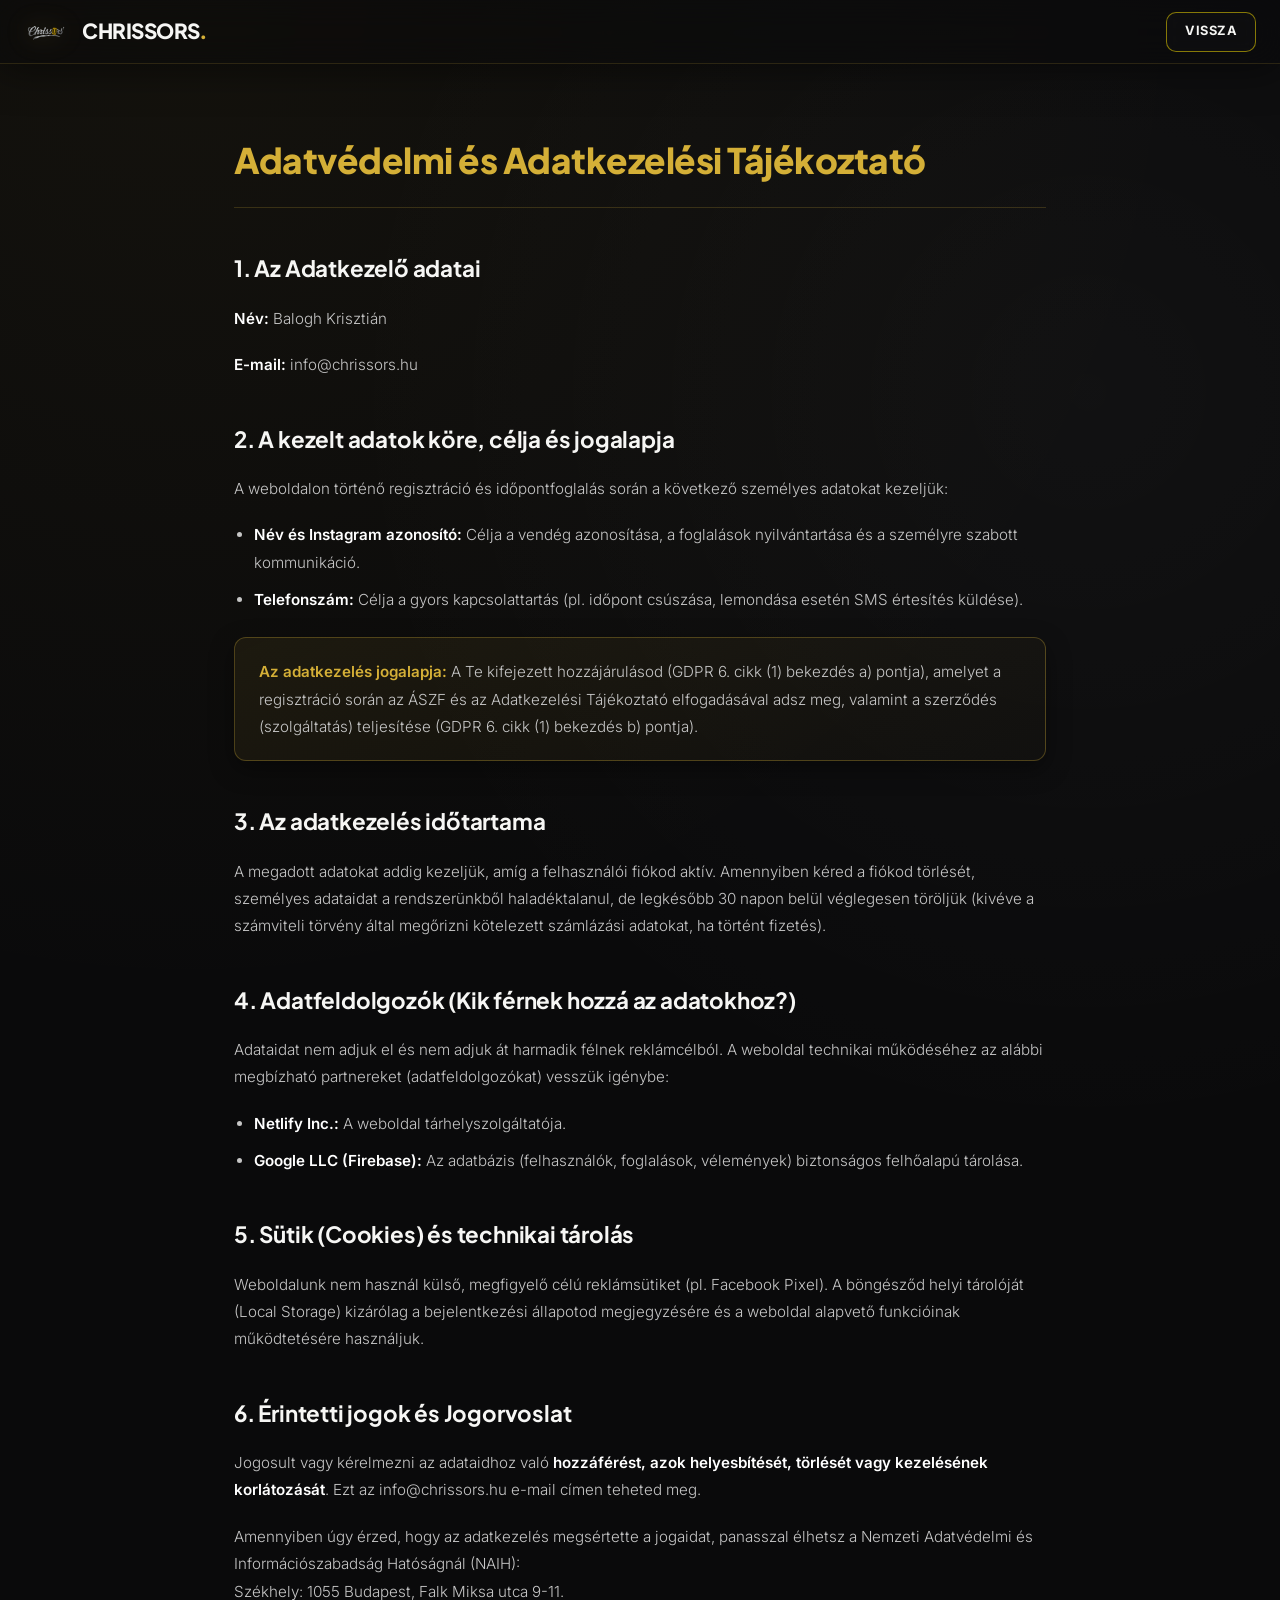
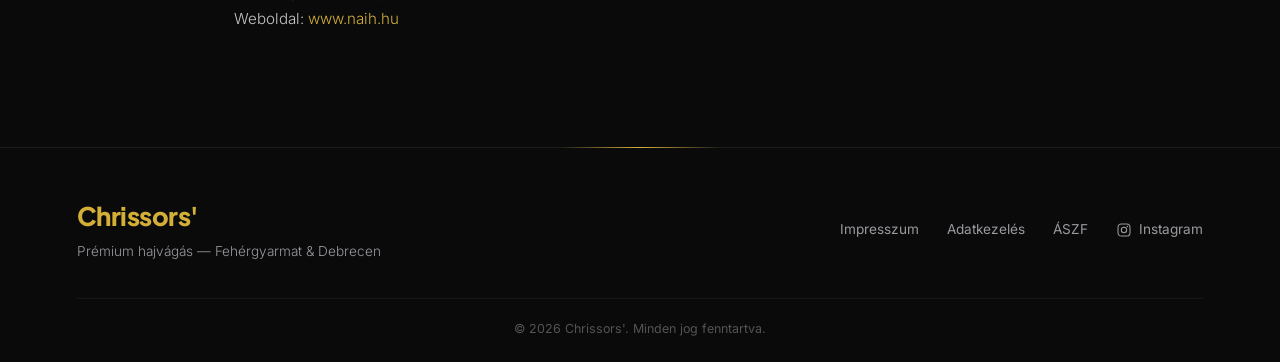
==== commit a81b4f41: "Add location price lists and update legal page headers" ====
--- a/adatkezeles.html
+++ b/adatkezeles.html
@@ -11,14 +11,12 @@
     <link rel="icon" type="image/png" href="kepek/logo.webp">
 </head>
 <body>
-    <header>
+    <header class="subpage-header">
         <div class="header-left">
             <img src="kepek/logo.webp" alt="logo" class="logo" onclick="window.location.href='index.html'">
             <span class="header-wordmark">CHRISSORS<span class="header-wordmark-dot">.</span></span>
         </div>
-        <div style="grid-column: 3; justify-self: end; align-self: center;">
-            <button class="btn btn-back-outline" onclick="window.location.href='index.html'" >></button>
-        </div>
+        <a class="btn-back-outline subpage-back" href="index.html">Vissza</a>
     </header>
 
     <div class="modern-legal-content">
@@ -81,4 +79,4 @@
         </div>
     </footer>
 </body>
-</html>+</html>
--- a/css/style.css
+++ b/css/style.css
@@ -29,7 +29,7 @@
     --ease-out: cubic-bezier(0.16, 1, 0.3, 1);
 }
 
-html { scroll-behavior: smooth; }
+html { scroll-behavior: smooth; overflow-x: clip; width: 100%; max-width: 100vw; }
 
 html.preload-lock, html.preload-lock body {
     overflow: hidden;
@@ -120,7 +120,7 @@
     display: flex;
     flex-direction: column;
     min-height: 100vh;
-    overflow-x: hidden;
+    overflow-x: clip;
     background-image:
         radial-gradient(circle at 15% 0%, rgba(212,175,55,0.05), transparent 45%),
         radial-gradient(circle at 85% 20%, rgba(255,255,255,0.03), transparent 40%);
@@ -184,6 +184,14 @@
     background: radial-gradient(circle, rgba(255,255,255,0.06), transparent 70%);
     animation: driftB 26s ease-in-out infinite alternate;
 }
+body:has(#view-dashboard:not(.hidden) #admin-section-users:not(.hidden)) {
+    background-image: radial-gradient(circle at 15% 0%, rgba(212,175,55,0.05), transparent 45%);
+    background-size: 100% 100vh;
+    background-repeat: no-repeat;
+}
+body:has(#view-dashboard:not(.hidden) #admin-section-users:not(.hidden)) .ambient-glow--b {
+    display: none;
+}
 @keyframes driftA {
     0%   { transform: translate(0,0) scale(1); }
     100% { transform: translate(6%, 8%) scale(1.15); }
@@ -193,7 +201,7 @@
     100% { transform: translate(-8%, -6%) scale(1.1); }
 }
 
-body > *:not(#preloader):not(.noise-overlay):not(.grid-overlay):not(.ambient-glow):not(header):not(.cookie-banner):not(.price-list-popup):not(.review-popup-overlay):not(#toast-container):not(.lightbox) {
+body > *:not(#preloader):not(.noise-overlay):not(.grid-overlay):not(.ambient-glow):not(header):not(.cookie-banner):not(.price-list-popup):not(.review-popup-overlay):not(.booking-modal-overlay):not(#toast-container):not(.lightbox) {
     position: relative;
     z-index: 3;
 }
@@ -217,6 +225,7 @@
 }
 
 header.header-hidden { display: none; }
+#gallery-ribbon, #faq-section, #booking-section { scroll-margin-top: 64px; }
 
 .header-left {
     display: flex;
@@ -425,31 +434,136 @@
     .nav-mega-promo { order: -1; }
 }
 
+.mobile-nav-toggle { display: none; }
+.header-navigation { display: contents; }
+.cta-mobile-label { display: none; }
+.nav-mega-promo-pin { display: none; }
+
 @media (max-width: 859px) {
-    .nav-dropdown-panel { display: none; }
+    body > header {
+        grid-template-columns: 1fr auto;
+        height: auto;
+        min-height: 56px;
+        padding: 0 16px;
+        border-bottom: 0;
+    }
+    body > header.header-hidden { display: none; }
+    .mobile-nav-toggle {
+        display: flex;
+        flex-direction: column;
+        align-items: center;
+        justify-content: center;
+        gap: 6px;
+        grid-column: 2;
+        grid-row: 1;
+        width: 44px;
+        height: 56px;
+        padding: 0;
+        border: 0;
+        background: none;
+        color: #fff;
+        cursor: pointer;
+    }
+    .mobile-nav-toggle span {
+        width: 22px;
+        height: 2px;
+        border-radius: 2px;
+        background: currentColor;
+        transition: transform 0.2s var(--ease-out), background-color 0.2s;
+    }
+    .mobile-nav-toggle[aria-expanded="true"] { color: var(--primary); }
+    .mobile-nav-toggle[aria-expanded="true"] span { transform: scaleX(1.2); }
+    header .header-left { grid-row: 1; animation: none; opacity: 1; }
+    header .header-wordmark, header .nav-dropdown-panel { display: none; }
+    header.mobile-nav-open { background: var(--bg-1); }
+    header.mobile-nav-open .header-navigation {
+        display: block;
+        position: absolute;
+        inset: 100% 0 auto;
+        max-height: calc(100dvh - 56px);
+        overflow-y: auto;
+        padding: 0 16px;
+        background: var(--bg-1);
+    }
+    header.mobile-nav-open .main-nav {
+        display: flex;
+        flex-direction: column;
+        grid-column: 1 / -1;
+        justify-self: stretch;
+        padding-bottom: 12px;
+        animation: dropDown 0.25s var(--ease-out) both;
+        opacity: 1;
+    }
+    .mobile-nav-open .nav-link {
+        min-height: 44px;
+        font-size: 1.15rem;
+        padding: 8px 0;
+        text-align: left;
+        color: #fff;
+    }
+    .mobile-nav-open .main-nav > .nav-link {
+        border-bottom: 1px solid rgba(212,175,55,0.22);
+    }
+    .mobile-nav-open .nav-link::after { display: none; }
+    .mobile-nav-open .nav-dropdown-panel.open {
+        display: block;
+        position: static;
+        grid-column: 1 / -1;
+        border: 0;
+        box-shadow: none;
+    }
+    .mobile-nav-open .nav-mega { grid-template-columns: minmax(0, 1fr); padding: 0 0 16px; gap: 12px; }
+    .mobile-nav-open .nav-mega-grid { grid-template-columns: repeat(2, minmax(0, 1fr)); gap: 2px 8px; }
+    .mobile-nav-open .nav-mega-item { min-height: 44px; padding: 5px 4px; gap: 8px; }
+    .mobile-nav-open .nav-mega-icon { width: 32px; height: 32px; }
+    .mobile-nav-open .nav-mega-icon svg { width: 16px; height: 16px; }
+    .mobile-nav-open .nav-mega-title { font-size: 0.85rem; line-height: 1.25; }
+    .mobile-nav-open .nav-mega-desc,
+    .mobile-nav-open .nav-mega-promo h4,
+    .mobile-nav-open .nav-mega-promo p { display: none; }
+    .mobile-nav-open .nav-mega-promo {
+        order: 0;
+        flex-direction: row;
+        align-items: center;
+        justify-content: space-between;
+        padding: 16px 12px;
+        gap: 10px;
+    }
+    .mobile-nav-open .nav-mega-promo-btn {
+        flex-shrink: 0;
+        width: auto;
+        min-height: 44px;
+        margin-top: 0;
+        padding: 10px 14px;
+        border-radius: 13px;
+        white-space: nowrap;
+    }
+    .mobile-nav-open .nav-mega-promo-tag {
+        display: flex;
+        min-width: 0;
+        align-items: center;
+        gap: 6px;
+        color: #fff;
+        font-size: 0.8rem;
+    }
+    .mobile-nav-open .nav-mega-promo-pin {
+        display: block;
+        flex-shrink: 0;
+        width: 20px;
+        height: 20px;
+        color: var(--primary);
+    }
+    .mobile-nav-open .nav-mega-promo-btn .cta-desktop-label { display: none; }
+    .mobile-nav-open .nav-mega-promo-btn .cta-mobile-label { display: inline; }
+    @media (prefers-reduced-motion: reduce) {
+        header.mobile-nav-open .main-nav { animation: none; }
+        .mobile-nav-toggle span { transition: none; }
+    }
 }
 
 /* ---------- Side drawer ---------- */
 
-.side-drawer {
-    position: fixed;
-    top: 0;
-    right: -370px;
-    width: 350px;
-    height: 100dvh;
-    background-color: var(--bg-1);
-    background-image: linear-gradient(180deg, rgba(212,175,55,0.05), transparent 30%);
-    border-left: 1px solid rgba(212,175,55,0.35);
-    box-shadow: -20px 0 60px rgba(0,0,0,0.85);
-    z-index: 200;
-    transition: right 0.45s var(--ease-out);
-    padding: 20px;
-    padding-bottom: 20px;
-    display: flex;
-    flex-direction: column;
-    overflow-y: auto;
-}
-.side-drawer.open { right: 0; }
+
 
 .drawer-overlay {
     position: fixed;
@@ -779,8 +893,10 @@
 .gallery-track {
     display: flex;
     width: max-content;
-    animation: scrollRibbon 60s linear infinite;
-}
+    animation: scrollRibbon 95s linear infinite;
+}
+.gallery-track.is-paused { animation-play-state: paused; }
+.gallery-track.is-paused img { filter: grayscale(0.15) contrast(1.05) brightness(0.72); }
 
 .gallery-track img {
     width: 250px;
@@ -800,11 +916,11 @@
     100% { transform: translateX(-50%); }
 }
 
-.gallery-track img:not([aria-hidden]) {
+.gallery-track img {
     pointer-events: auto;
     cursor: zoom-in;
 }
-.gallery-track img:not([aria-hidden]):hover {
+.gallery-track:not(.is-paused) img:not([aria-hidden]):hover {
     filter: grayscale(0) brightness(1.1);
     transform: scale(1.045);
 }
@@ -858,6 +974,16 @@
 }
 
 .location-selector { display: flex; justify-content: center; gap: 20px; margin-bottom: 40px; margin-top: 30px; flex-wrap: wrap; }
+.booking-location-address {
+    display: flex;
+    align-items: center;
+    justify-content: center;
+    gap: 8px;
+    margin: -20px 0 24px;
+    text-align: center;
+    color: var(--light);
+}
+.booking-location-address svg { color: var(--primary); flex-shrink: 0; }
 .loc-btn {
     background: var(--dark-gray);
     border: 1px solid rgba(255,255,255,0.14);
@@ -873,11 +999,61 @@
 .loc-btn.active { background: linear-gradient(135deg, var(--primary-2), var(--primary)); color: #0a0a0a; border-color: var(--primary); font-weight: 700; box-shadow: 0 6px 20px rgba(212,175,55,0.3); }
 
 .calendar-grid {
-    display: flex;
-    flex-direction: column;
+    /* flex + fix szelessegu kartyak: nem nyulnak el, es a helyszínválasztóhoz
+       hasonloan kozepre igazodnak, ha keves nap van */
+    display: flex;
+    flex-wrap: wrap;
+    justify-content: center;
+    gap: 14px;
     max-width: 800px;
     margin: 0 auto;
-    gap: 15px;
+}
+
+/* Dátumkártyák — kompakt csempék a széthúzott sávok helyett */
+.day-card {
+    flex: 0 0 120px;
+    display: flex;
+    flex-direction: column;
+    align-items: center;
+    gap: 2px;
+    padding: 18px 10px 16px;
+    background: var(--bg-2);
+    border: 1px solid var(--bg-4);
+    border-radius: 16px;
+    color: inherit;
+    font-family: inherit;
+    cursor: pointer;
+    transition: border-color 0.2s, background 0.2s, transform 0.15s, box-shadow 0.2s;
+}
+.day-card:hover {
+    border-color: var(--primary);
+    background: rgba(212,175,55,0.10);
+    transform: translateY(-2px);
+    box-shadow: 0 8px 22px rgba(0,0,0,0.45);
+}
+.day-card:focus-visible {
+    outline: 2px solid var(--primary);
+    outline-offset: 2px;
+}
+.day-card-weekday {
+    font-size: 0.74rem;
+    letter-spacing: 0.11em;
+    text-transform: uppercase;
+    color: var(--text-gray);
+}
+.day-card-day {
+    font-family: var(--font-display);
+    font-size: 1.95rem;
+    font-weight: 800;
+    line-height: 1.1;
+    color: white;
+}
+.day-card-month { font-size: 0.78rem; color: rgba(255,255,255,0.42); }
+
+@media (max-width: 560px) {
+    /* kicsit kisebb kartya, hogy 3 is elferjen egy sorban */
+    .day-card { flex: 0 0 104px; padding: 15px 8px 13px; }
+    .day-card-day { font-size: 1.7rem; }
 }
 
 .time-slot {
@@ -1089,9 +1265,15 @@
 .accordion-btn:hover, .accordion-btn.active { background-color: var(--bg-3); color: var(--primary); }
 .accordion-content {
     padding: 0 18px; background-color: var(--bg-2);
-    max-height: 0; overflow: hidden;
+    display: grid; grid-template-rows: 0fr; overflow: hidden;
     border-left: 1px solid var(--bg-4); border-right: 1px solid var(--bg-4); margin-bottom: 10px;
-    transition: max-height 0.4s var(--ease-out);
+    border-radius: 0 0 8px 8px;
+    transition: grid-template-rows 0.4s var(--ease-out);
+}
+.accordion-content.is-open { grid-template-rows: 1fr; }
+.accordion-body { min-height: 0; overflow: hidden; }
+@media (prefers-reduced-motion: reduce) {
+    .accordion-content { transition: none; }
 }
 .count-badge {
     background: var(--bg-4);
@@ -1650,6 +1832,32 @@
 .btn-back-outline {
     opacity: 0;
     animation: fadeUp 0.6s var(--ease-out) 1.55s both;
+}
+.subpage-header,
+.subpage-header .header-left,
+.subpage-header .subpage-back {
+    animation: none;
+    opacity: 1;
+}
+.subpage-back {
+    grid-column: -2 / -1;
+    grid-row: 1;
+    justify-self: end;
+    align-self: center;
+    display: inline-flex;
+    align-items: center;
+    min-height: 40px;
+    padding: 6px 18px;
+    font-size: 0.8rem;
+    text-decoration: none;
+}
+@media (max-width: 859px) {
+    .subpage-back {
+        min-height: 38px;
+        margin-top: 6px;
+        padding: 4px 10px;
+        font-size: 0.75rem;
+    }
 }
 
 
@@ -1818,6 +2026,7 @@
     line-height: 1;
     letter-spacing: 0px;
     display: block;
+    white-space: nowrap;
     background: linear-gradient(180deg, #fff, var(--primary-2));
     -webkit-background-clip: text;
     background-clip: text;
@@ -1830,7 +2039,7 @@
 
 @media (max-width: 600px) {
     .stats-section { padding: 50px 6vw; }
-    .stat-num { font-size: 2.6rem; }
+    .stat-num { font-size: 2.1rem; }
     .stat-sep { height: 44px; margin: 0 12px; }
 }
 
@@ -1980,39 +2189,55 @@
 
 /* ---------- Lightbox ---------- */
 
+html:has(#lightbox[open]) {
+    overflow: hidden;
+}
+
 .lightbox {
     position: fixed;
     inset: 0;
-    background: rgba(0,0,0,0.95);
-    backdrop-filter: blur(10px);
-    z-index: 500;
-    display: flex;
-    align-items: center;
-    justify-content: center;
-    opacity: 0;
-    transition: opacity 0.3s ease;
-}
-.lightbox.lb-open { opacity: 1; }
-.lightbox.hidden { display: none !important; }
-
-.lightbox-content { display: flex; flex-direction: column; align-items: center; gap: 14px; max-width: 90vw; max-height: 90vh; }
+    margin: auto;
+    padding: 44px 0 0;
+    border: 0;
+    background: transparent;
+    color: var(--light);
+    overflow: visible;
+}
+.lightbox::backdrop { background: rgba(0,0,0,0.85); }
+.lightbox[open] { animation: gallery-image-open 0.25s var(--ease-out) both; }
+@keyframes gallery-image-open {
+    from { opacity: 0; transform: scale(0.94); }
+    to { opacity: 1; transform: scale(1); }
+}
+@media (prefers-reduced-motion: reduce) {
+    .lightbox[open] { animation: none; }
+}
+
+.lightbox-content { position: relative; display: flex; flex-direction: column; align-items: center; gap: 14px; max-width: 90vw; }
 
 #lightbox-img {
     max-width: 88vw;
-    max-height: 82vh;
+    max-height: calc(100dvh - 96px);
     object-fit: contain;
-    border-radius: 8px;
+    border-radius: 14px;
     box-shadow: 0 30px 80px rgba(0,0,0,0.85);
     transition: opacity 0.15s ease;
     pointer-events: none;
 }
 
+@media (min-width: 860px) {
+    #lightbox-img {
+        max-width: min(76vw, 960px);
+        max-height: min(75dvh, calc(100dvh - 128px));
+    }
+}
+
 .lightbox-counter { font-size: 0.8rem; color: rgba(255,255,255,0.45); letter-spacing: 2px; }
 
 .lightbox-close {
-    position: fixed;
-    top: 20px;
-    right: 24px;
+    position: absolute;
+    top: -44px;
+    right: 0;
     background: none;
     border: none;
     color: rgba(255,255,255,0.6);
@@ -2124,6 +2349,213 @@
 }
 .review-popup-btns .btn-outline:hover { color: rgba(255,255,255,0.75); }
 
+/* ---------- Foglalási varázsló (modal) ---------- */
+
+.booking-modal-overlay {
+    position: fixed;
+    inset: 0;
+    background: rgba(0,0,0,0.82);
+    backdrop-filter: blur(8px);
+    -webkit-backdrop-filter: blur(8px);
+    z-index: 620;
+    display: flex;
+    align-items: center;
+    justify-content: center;
+    padding: 20px;
+    animation: fadeInOverlay 0.3s ease;
+}
+.booking-modal-overlay.hidden { display: none; }
+
+.booking-modal {
+    position: relative;
+    background: linear-gradient(165deg, var(--bg-2), var(--bg-1));
+    border: 1px solid rgba(212,175,55,0.3);
+    border-radius: 14px;
+    padding: 2.25rem 2rem 2rem;
+    max-width: 560px;
+    width: 100%;
+    max-height: calc(100vh - 40px);
+    overflow-y: auto;
+    text-align: left;
+    box-shadow: 0 20px 60px rgba(0,0,0,0.6);
+    animation: popupIn 0.4s var(--ease-out);
+}
+
+.booking-modal-close {
+    position: absolute;
+    top: 12px;
+    right: 14px;
+    background: none;
+    border: none;
+    color: rgba(255,255,255,0.45);
+    font-size: 1.6rem;
+    line-height: 1;
+    cursor: pointer;
+    padding: 4px 8px;
+    transition: color 0.2s;
+}
+.booking-modal-close:hover { color: var(--primary); }
+
+.booking-modal-head { margin-bottom: 1.5rem; padding-right: 28px; }
+.booking-modal-eyebrow { display: block; margin-bottom: 0.5rem; }
+.booking-modal-title {
+    font-family: var(--font-display);
+    font-weight: 800;
+    letter-spacing: -0.5px;
+    font-size: 1.35rem;
+    color: white;
+    margin-bottom: 0.4rem;
+}
+.booking-modal-sub { font-size: 0.85rem; color: rgba(255,255,255,0.5); line-height: 1.55; }
+
+.booking-modal-actions { display: flex; gap: 10px; margin-top: 1.25rem; }
+.booking-modal-actions--empty { margin-bottom: 16px; }
+.booking-modal-actions--empty .btn,
+.booking-modal-actions--empty .btn:hover {
+    min-height: 44px;
+    padding: 8px 12px;
+    font-size: 0.75rem;
+    box-shadow: none;
+}
+.booking-modal-actions--empty .btn::before { display: none; }
+
+/* --- 1. lépés: szolgáltatásválasztás --- */
+.booking-options { display: flex; flex-direction: column; gap: 10px; }
+
+.booking-option {
+    display: flex;
+    align-items: center;
+    justify-content: space-between;
+    gap: 12px;
+    width: 100%;
+    text-align: left;
+    background: var(--bg-3);
+    border: 1px solid rgba(255,255,255,0.08);
+    border-radius: 10px;
+    padding: 14px 16px;
+    color: rgba(255,255,255,0.9);
+    font-family: inherit;
+    font-size: 0.92rem;
+    cursor: pointer;
+    transition: border-color 0.2s, background 0.2s, transform 0.15s;
+}
+.booking-option:hover {
+    border-color: rgba(212,175,55,0.55);
+    background: rgba(212,175,55,0.08);
+    transform: translateY(-1px);
+}
+.booking-option-time {
+    flex-shrink: 0;
+    color: var(--primary);
+    font-weight: 700;
+    font-size: 0.82rem;
+    white-space: nowrap;
+}
+/* A raadasok ugyanahhoz a bal elhez igazodnak, mint az alapok —
+   a megkulonboztetes a negyzetes jeloles es a halvanyabb hatter. */
+.booking-option--addon { background: rgba(255,255,255,0.03); }
+.booking-option--addon .booking-option-time { font-size: 0.76rem; }
+
+/* A kivalasztott alap kiemelt allapota, amig a raadas-lista nyitva van */
+.booking-option--active {
+    border-color: var(--primary);
+    background: rgba(212,175,55,0.12);
+}
+.booking-option--active .booking-option-time { color: var(--primary-2); }
+
+.booking-option-main { display: flex; align-items: center; gap: 10px; min-width: 0; }
+
+/* Jelölések: az alap kör (egyszerre egy), a ráadás négyzet (több is lehet) */
+.booking-option-mark {
+    display: inline-flex;
+    align-items: center;
+    justify-content: center;
+    width: 19px;
+    height: 19px;
+    flex-shrink: 0;
+    border: 1px solid rgba(255,255,255,0.25);
+    border-radius: 5px;
+    font-size: 0.72rem;
+    font-weight: 700;
+    color: transparent;
+    transition: background 0.2s, border-color 0.2s, color 0.2s;
+}
+.booking-option-mark--radio { border-radius: 50%; }
+.booking-option--active .booking-option-mark {
+    background: var(--primary);
+    border-color: var(--primary);
+    color: #1a1a1c;
+}
+
+.booking-subgroup-label {
+    font-size: 0.72rem;
+    letter-spacing: 0.08em;
+    text-transform: uppercase;
+    color: var(--text-gray);
+    margin: 1.1rem 0 0.6rem;
+}
+
+/* --- osszesites + Foglalas gomb (a valasztolista aljan) --- */
+.booking-selection-foot {
+    display: flex;
+    align-items: center;
+    justify-content: space-between;
+    gap: 14px;
+    flex-wrap: wrap;
+    margin-top: 1.5rem;
+    padding-top: 1.25rem;
+    border-top: 1px solid rgba(212,175,55,0.25);
+}
+.booking-total { font-size: 0.9rem; color: rgba(255,255,255,0.6); }
+.booking-total strong { color: var(--primary); font-size: 1.15rem; }
+.booking-selection-foot .btn { min-width: 150px; }
+
+/* --- 2. lépés: idopontok --- */
+.booking-times { display: flex; flex-wrap: wrap; gap: 10px; }
+
+.booking-time {
+    background: var(--bg-3);
+    border: 1px solid rgba(255,255,255,0.08);
+    border-radius: 9px;
+    padding: 11px 16px;
+    color: white;
+    font-family: inherit;
+    font-size: 0.95rem;
+    font-weight: 600;
+    cursor: pointer;
+    transition: border-color 0.2s, background 0.2s, transform 0.15s;
+}
+.booking-time:hover {
+    border-color: var(--primary);
+    background: rgba(212,175,55,0.12);
+    transform: translateY(-1px);
+}
+
+.booking-empty {
+    background: rgba(255,85,85,0.08);
+    border: 1px solid rgba(255,85,85,0.3);
+    border-radius: 10px;
+    padding: 16px;
+    font-size: 0.88rem;
+    color: rgba(255,255,255,0.75);
+    line-height: 1.6;
+}
+.booking-empty strong { color: var(--primary); }
+
+.booking-summary {
+    font-size: 0.85rem;
+    color: rgba(255,255,255,0.55);
+    margin-bottom: 1rem;
+    padding-bottom: 1rem;
+    border-bottom: 1px solid rgba(255,255,255,0.08);
+}
+.booking-summary strong { color: white; }
+
+@media (max-width: 560px) {
+    .booking-modal { padding: 1.75rem 1.25rem 1.5rem; }
+    .booking-option { padding: 12px 13px; font-size: 0.86rem; }
+}
+
 /* ---------- FAQ ---------- */
 
 .faq-section {
